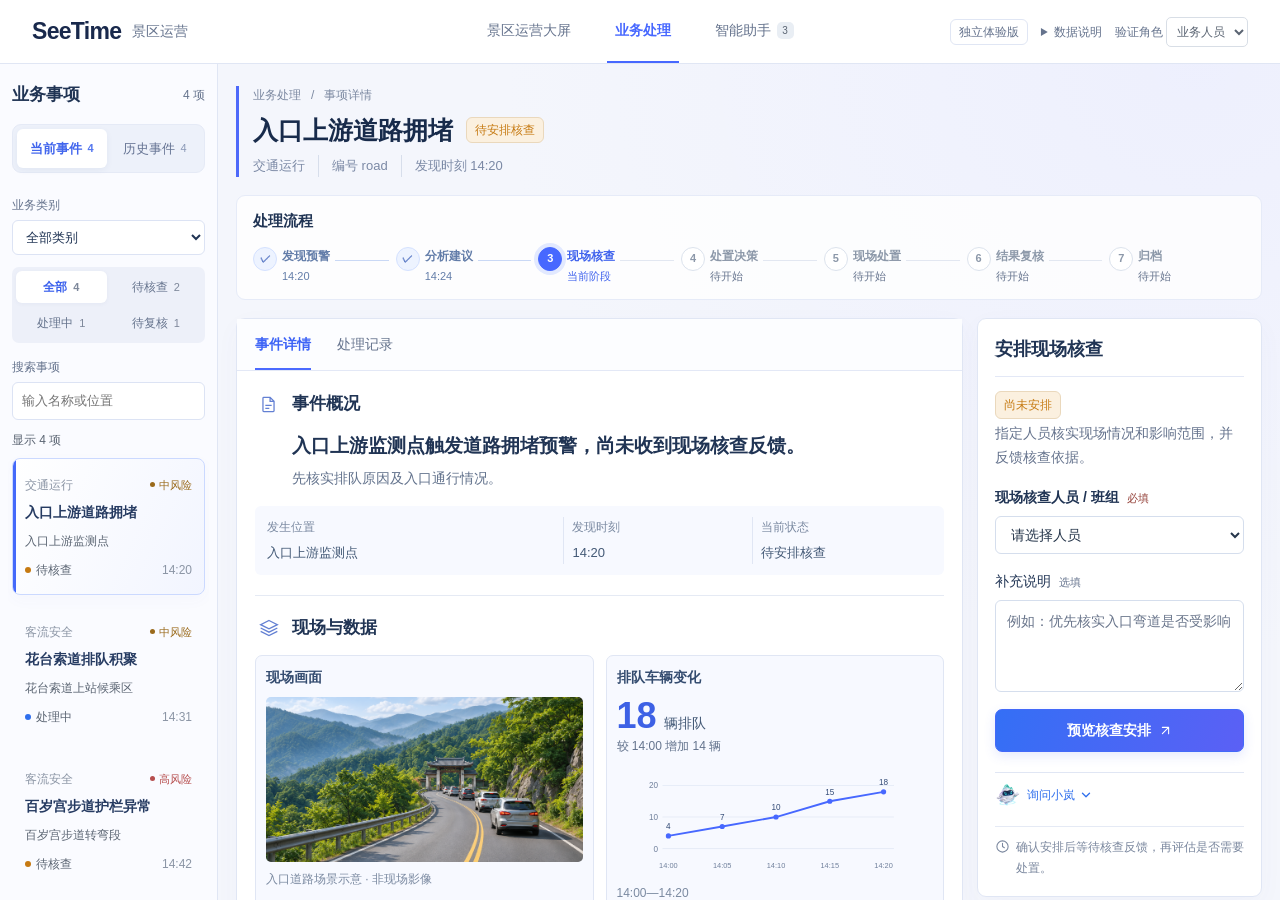
==== index.html @ b0239ed6 "Publish validated scenic operations browser experience" ====
<!doctype html>
<html lang="zh-CN">
<head>
<meta charset="UTF-8"><meta name="viewport" content="width=device-width, initial-scale=1">
<title>SeeTime · 业务详情独立体验版</title>
<link rel="stylesheet" href="styles.css?v=pages-6">
<link rel="stylesheet" href="business-assist.css?v=2">
<link rel="stylesheet" href="product.css"><link rel="stylesheet" href="stage-detail.css"><link rel="stylesheet" href="stage-preview.css"><link rel="stylesheet" href="business-v8.css"><link rel="icon" href="assets/scenic-ip.png"></head>
<body class="business-page">
<svg class="symbol-library" xmlns="http://www.w3.org/2000/svg" aria-hidden="true"><defs>
<symbol id="spark" viewBox="0 0 24 24"><path d="m12 3 2.3 6.7L21 12l-6.7 2.3L12 21l-2.3-6.7L3 12l6.7-2.3Z"/></symbol>
<symbol id="arrow" viewBox="0 0 24 24"><path d="M7 17 17 7M7 7h10v10"/></symbol>
<symbol id="pin" viewBox="0 0 24 24"><path d="M20 10c0 6-8 12-8 12S4 16 4 10a8 8 0 1 1 16 0Z"/><circle cx="12" cy="10" r="2.5"/></symbol>
<symbol id="alert" viewBox="0 0 24 24"><path d="M10.3 3.9 2 18.3A1.8 1.8 0 0 0 3.6 21h16.8a1.8 1.8 0 0 0 1.6-2.7L13.7 3.9a2 2 0 0 0-3.4 0Z M12 9v4M12 17h.01"/></symbol>
<symbol id="layers" viewBox="0 0 24 24"><path d="m12 3 10 5-10 5L2 8l10-5Zm-10 9 10 5 10-5M2 16l10 5 10-5"/></symbol>
<symbol id="file" viewBox="0 0 24 24"><path d="M14 2H6a2 2 0 0 0-2 2v16a2 2 0 0 0 2 2h12a2 2 0 0 0 2-2V8l-6-6Zm0 0v6h6M8 13h8M8 17h5"/></symbol>
<symbol id="clock" viewBox="0 0 24 24"><circle cx="12" cy="12" r="9"/><path d="M12 7v5l3 2"/></symbol>
<symbol id="check" viewBox="0 0 24 24"><path d="m6 12 4 4 8-8"/></symbol>
<symbol id="user" viewBox="0 0 24 24"><circle cx="12" cy="7.5" r="3.2"/><path d="M5.5 20v-2a6.5 6.5 0 0 1 13 0v2"/></symbol>
<symbol id="info" viewBox="0 0 24 24"><circle cx="12" cy="12" r="9"/><path d="M12 11v6M12 7h.01"/></symbol>
</defs></svg>
<header class="app-header">
 <a class="brand" href="./" aria-label="SeeTime 景区运营"><span class="brand-word">SeeTime</span><span class="brand-description">景区运营</span></a>
 <nav class="primary-nav" aria-label="主导航"><a class="nav-item nav-link" href="screen.html">景区运营大屏</a><a class="nav-item nav-link active" href="index.html" aria-current="page">业务处理</a><a class="nav-item nav-link" href="assistant.html">智能助手<span id="assist-unread" aria-label="本页未查看建议"></span></a></nav>
 <div class="header-tools"><span class="location"><svg class="icon"><use href="#pin"/></svg>九华山景区</span><span class="environment">独立体验版</span><details class="data-note"><summary>数据说明</summary><p>基础台账及预置场景、趋势为样例。提交的图片与说明保存在当前浏览器，清除网站数据后会丢失；不会同步给其他访客并关联反馈记录，图片内容仍需人工核对。通知、模型与身份系统尚未接入；缺失的原始日期和人员不补造。</p></details></div>
</header>
<main class="page-shell tracking-layout">
 <aside class="tracking-list" aria-labelledby="tracking-heading">
  <div class="tracking-heading"><h2 id="tracking-heading">业务事项</h2><span id="list-total"></span></div>
  <label for="category-filter">业务类别</label>
  <select id="category-filter"><option value="">全部类别</option><option>交通运行</option><option>客流安全</option><option>环境服务</option></select>
  <div id="status-filters" class="status-filters" role="group" aria-label="处理状态"></div>
  <label for="event-search">搜索事项</label><input id="event-search" type="search" placeholder="输入名称或位置">
  <p class="list-summary" id="list-summary" role="status"></p>
  <div class="event-list" id="event-list"></div>
 </aside>
 <div class="tracking-detail">
 <section class="detail-empty" id="empty-detail" hidden><h2>没有符合条件的事项</h2><p>可调整类别、状态或搜索词。</p></section>
 <div id="selected-detail">
 <section class="object-header" aria-labelledby="event-title">
  <div class="breadcrumb"><span>业务处理</span><span class="separator">/</span><span>事项详情</span></div>
  <div class="object-summary"><h1 id="event-title">入口上游道路拥堵</h1><span class="status"><svg class="icon small"><use href="#alert"/></svg>待安排核查</span><time datetime="2026-11-12T14:20:00+08:00">2026.11.12 14:20</time></div>
 </section>

 <div id="stage-preview-banner" hidden></div>
 <section class="workflow" aria-labelledby="workflow-title">
  <h2 id="workflow-title">处理流程</h2>
  <ol>
   <li class="done"><span class="step-dot"><svg class="icon small"><use href="#check"/></svg></span><span class="step-copy"><strong>发现预警</strong><small>14:20</small></span></li>
   <li class="done"><span class="step-dot"><svg class="icon small"><use href="#check"/></svg></span><span class="step-copy"><strong>分析建议</strong><small>14:24</small></span></li>
   <li class="current" aria-current="step"><span class="step-dot">3</span><span class="step-copy"><strong>现场核查</strong><small>待安排</small></span></li>
   <li class=""><span class="step-dot">4</span><span class="step-copy"><strong>处置决策</strong><small>待开始</small></span></li>
   <li class=""><span class="step-dot">5</span><span class="step-copy"><strong>现场处置</strong><small>待开始</small></span></li>
   <li class=""><span class="step-dot">6</span><span class="step-copy"><strong>结果复核</strong><small>待开始</small></span></li>
   <li class=""><span class="step-dot">7</span><span class="step-copy"><strong>归档</strong><small>待开始</small></span></li>
  </ol>
 </section>
 <div class="detail-layout">
  <article class="decision" aria-label="事件事实、分析建议与记录">
   <div class="detail-tabs" role="tablist" aria-label="事件信息">
    <button id="detail-tab" type="button" role="tab" aria-selected="true" aria-controls="detail-panel">事件详情</button>
    <button id="records-tab" type="button" role="tab" aria-selected="false" aria-controls="records-panel" tabindex="-1">处理记录</button>
   </div>
   <div id="detail-panel" role="tabpanel" aria-labelledby="detail-tab" tabindex="0">
   <section id="stage-detail" aria-label="当前阶段材料"></section>
   <section class="fact-block" hidden>
    <div class="section-heading"><h2><svg class="icon"><use href="#file"/></svg>事件事实</h2><button class="text-button" id="source-button" type="button" aria-controls="source-panel" aria-expanded="false">查看来源 <svg class="chevron" viewBox="0 0 16 16" aria-hidden="true"><path d="m4 6 4 4 4-4"/></svg></button></div>
    <p class="fact-summary">入口上游监测点触发道路拥堵预警，尚未收到现场核查反馈。</p>
    <dl class="fact-grid"><div><dt><svg class="icon"><use href="#pin"/></svg>预警位置</dt><dd>入口上游监测点</dd></div><div><dt><svg class="icon"><use href="#clock"/></svg>触发时间</dt><dd><time datetime="2026-11-12T14:20:00+08:00">14:20</time></dd></div><div><dt><svg class="icon"><use href="#layers"/></svg>信息来源</dt><dd>道路监测记录</dd></div></dl>
    <p class="scope-note"><svg class="icon small"><use href="#info"/></svg>当前记录仅覆盖该监测点，不能据此判断整条道路或全园情况。</p>
    <div id="source-panel" class="inline-basis" hidden></div>
   </section>
   <section class="other-evidence" id="other-evidence" hidden><h2>现场证据</h2><p></p></section>
   <section class="assist-strip" id="assist-strip" aria-label="AI 分析与建议">
    <div class="assist-hint"><span class="ai-logo" role="img" aria-label="AI建议" title="AI建议"><svg viewBox="0 0 24 24" aria-hidden="true"><path d="M10 2.5 12.5 9 19 11.5 12.5 14 10 20.5 7.5 14 1 11.5 7.5 9Z" fill="currentColor"/><path d="m19 2 1.1 2.9L23 6l-2.9 1.1L19 10l-1.1-2.9L15 6l2.9-1.1Z" fill="currentColor"/></svg></span><h3 id="assist-advice"></h3><span id="assist-state" class="assist-state"></span><div id="assist-actions" class="assist-actions"><button id="assist-adopt" type="button">采纳</button><button id="assist-dismiss" type="button">暂不采纳</button></div></div>
    <div id="assist-content" hidden><p id="assist-reason"></p></div>
    <div class="assist-footer"><div id="assist-sources" class="assist-sources"></div><button id="assist-toggle" type="button" aria-expanded="false" aria-controls="assist-content">展开</button></div>
    <p id="assist-feedback" class="assist-feedback" role="status"></p>
   </section>
   </div>
   <section id="records-panel" class="records-panel" role="tabpanel" aria-labelledby="records-tab" tabindex="0" hidden>
    <h2>处理记录</h2>
    <ol class="timeline">
     <li><time datetime="2026-11-12T14:20:00+08:00">14:20</time><div><strong>收到道路拥堵预警</strong><p>入口上游监测点 · 道路监测记录</p></div></li>
     <li><time datetime="2026-11-12T14:24:00+08:00">14:24</time><div><strong>生成 AI 分析建议</strong><p>建议先核查现场，再决定是否疏导。</p></div></li>
     <li><span>当前</span><div><strong>等待安排现场核查</strong><p>尚未派发，暂无现场反馈。</p></div></li>
    </ol>
   </section>
  </article>
  <aside class="action-block" aria-labelledby="action-heading">
   <div class="section-heading"><h2 id="action-heading"><svg class="icon"><use href="#check"/></svg>当前操作</h2></div>
   <div class="action-intro"><h3>安排现场核查</h3><span class="not-sent">尚未派发</span><span id="prefill-status" class="prefill-status" hidden>已预填 · 待确认</span></div>
   <p>指定人员核实排队原因和影响范围，并反馈现场情况。</p>
   <form id="assignment-form">
    <div class="action-fields">
     <label for="assignee"><strong id="assignee-label">现场核查人员</strong> <span class="required">必填</span><select id="assignee" required><option value="">请选择核查人员</option><option>入口巡查组 · 当班人员</option><option>机动巡查组 · 当班人员</option></select></label>
     <label for="note">补充说明 <span>选填</span><textarea id="note" aria-describedby="suggestion-origin" placeholder="例如：优先核实入口弯道是否受影响" maxlength="200" rows="3"></textarea><small id="suggestion-origin" class="suggestion-origin" hidden></small></label>
    </div>
    <button class="button primary" id="review-button" type="submit">预览核查安排 <svg class="icon small"><use href="#arrow"/></svg></button>
   </form>
   <aside id="source-drawer" class="source-drawer" hidden aria-labelledby="source-drawer-title" tabindex="-1">
    <div class="drawer-heading"><div><span>建议来源</span><h3 id="source-drawer-title"></h3></div><button id="close-source-drawer" type="button" aria-label="关闭来源">×</button></div>
    <p id="source-drawer-meta"></p><div id="source-drawer-body"></div>
    <details><summary>查看完整样稿记录</summary><p id="source-drawer-full"></p></details>
    <p class="source-disclaimer">示例来源，仅用于交互演示；非已发布规程或真实工单。</p>
   </aside>
   <div class="assistant-box">
    <button class="text-button assistant-link" type="button" id="assistant-toggle" aria-controls="assistant-panel" aria-expanded="false"><svg class="icon small"><use href="#spark"/></svg><span>问助手</span> <svg class="chevron" viewBox="0 0 16 16" aria-hidden="true"><path d="m4 6 4 4 4-4"/></svg></button>
    <section id="assistant-panel" hidden aria-label="事项助手">
     <p class="assistant-context" id="assistant-context"></p>
     <div id="chat-log" class="chat-log" role="log" aria-label="事项对话" tabindex="0"></div>
     <form id="assistant-form"><label for="assistant-input">向助手提问</label><div><input id="assistant-input" required maxlength="200" placeholder="例如：依据是什么？"><button type="submit">发送</button></div></form>
    </section>
   </div>
   <div class="next-step"><svg class="icon small"><use href="#clock"/></svg><span>收到现场反馈后，再评估是否需要疏导。</span></div>
  </aside>
 </div>
 </div>
 </div>
</main>
<dialog id="preview-dialog" aria-labelledby="dialog-title"><div class="dialog-heading"><h2 id="dialog-title"></h2><button id="close-dialog" aria-label="关闭">×</button></div><div id="dialog-content"></div></dialog>
<script src="browser-store.js"></script><script src="product-api.js"></script><script src="stage-materials.js"></script><script src="stage-detail.js"></script><script src="business.js"></script>
</body></html>
---- styles.css ----
:root {
  --ink: #1d2640;
  --muted: #5e6a81;
  --accent: #5146cf;
  --line: #e3e7f0;
  --canvas: #f5f6fb;
  --soft: #f0efff;
  font: 14px/1.5 "Inter", -apple-system, BlinkMacSystemFont, "PingFang SC", "Microsoft YaHei", sans-serif;
  color: var(--ink);
  background: var(--canvas);
}
* { box-sizing: border-box; }
body { margin: 0; height: 100dvh; overflow: hidden; }
a { color: inherit; text-decoration: none; }
button, select, textarea { font: inherit; }
button { cursor: pointer; }
:focus-visible { outline: 2px solid var(--accent); outline-offset: 3px; }
[hidden] { display: none !important; }
.symbol-library { position: absolute; width: 0; height: 0; overflow: hidden; }
.icon { width: 18px; height: 18px; fill: none; stroke: currentColor; stroke-width: 1.7; stroke-linecap: round; stroke-linejoin: round; flex: none; }
.icon.small { width: 15px; height: 15px; }
.app-header { height: 64px; min-height: 64px; padding: 0 32px; display: grid; grid-template-columns: 1fr auto 1fr; align-items: center; gap: 22px; background: #fff; border-bottom: 1px solid var(--line); }
.brand, .header-tools, .location, .primary-nav { display: flex; align-items: center; }
.brand { gap: 11px; white-space: nowrap; }
.brand-word { color: #2d285f; font-size: 23px; font-weight: 750; letter-spacing: -.7px; }
.brand-description { color: var(--muted); font-size: 14px; }
.primary-nav { align-self: stretch; gap: 28px; }
.nav-item { display: grid; place-items: center; padding: 0 8px; height: 100%; border-bottom: 2px solid transparent; color: var(--muted); white-space: nowrap; }
.nav-item:hover, .nav-item.active { color: var(--accent); }
.nav-item.active { border-color: var(--accent); font-weight: 650; }
.header-tools { justify-content: flex-end; gap: 13px; color: var(--muted); white-space: nowrap; }
.location { gap: 5px; }
.environment { border: 1px solid var(--line); border-radius: 6px; padding: 3px 8px; font-size: 12px; }
.page-shell { width: min(100% - 64px, 1512px); margin: 0 auto; padding: 20px 0 36px; }
.breadcrumb { display: flex; align-items: center; gap: 10px; color: var(--muted); font-size: 13px; margin-bottom: 8px; }
.object-summary { display: flex; align-items: center; gap: 14px; flex-wrap: wrap; }
h1 { font-size: clamp(26px, 2.25vw, 34px); font-weight: 700; letter-spacing: -.025em; margin: 0; }
h2, h3, p { margin: 0; }
.object-summary > time { color: var(--muted); font-variant-numeric: tabular-nums; }
.status, .not-sent { display: inline-flex; align-items: center; gap: 5px; color: #875309; background: #fff5e1; border: 1px solid #f6dfae; padding: 3px 8px; border-radius: 6px; font-size: 12px; }
.workflow, .decision, .action-block { background: #fff; border: 1px solid var(--line); border-radius: 13px; box-shadow: 0 2px 4px #24284d05; }
.workflow { padding: 14px 21px; margin: 16px 0; }
.workflow h2 { font-size: 15px; margin-bottom: 10px; }
.workflow ol { list-style: none; display: grid; grid-template-columns: repeat(7, minmax(0, 1fr)); padding: 0; margin: 0; gap: 12px; }
.workflow li { display: flex; align-items: center; min-width: 0; gap: 8px; position: relative; }
.workflow li:not(:last-child)::after { content: ""; flex: 1; height: 1px; background: var(--line); }
.workflow .done::after { background: #c8c3f6; }
.step-dot { display: grid; place-items: center; flex: 0 0 27px; height: 27px; border-radius: 50%; background: #eff1f6; color: #58657d; font-size: 12px; font-weight: 650; }
.done .step-dot { background: var(--soft); color: var(--accent); }
.current .step-dot { background: var(--accent); color: white; box-shadow: 0 0 0 3px #eae7ff; }
.current .step-copy { color: var(--accent); }
.step-copy { display: grid; gap: 1px; white-space: nowrap; }
.step-copy strong { font-size: 13px; font-weight: 650; }
.step-copy small { color: var(--muted); font-size: 11px; }
.current .step-copy small { color: var(--accent); }
.detail-layout { display: grid; grid-template-columns: minmax(0, 2.1fr) minmax(300px, 1fr); align-items: start; gap: 16px; }
.decision { min-width: 0; padding: 0 21px 17px; }
.detail-tabs { display: flex; gap: 22px; border-bottom: 1px solid var(--line); margin-bottom: 16px; }
.detail-tabs button { padding: 12px 1px 10px; background: transparent; border: 0; border-bottom: 2px solid transparent; color: var(--muted); }
.detail-tabs [aria-selected="true"] { color: var(--accent); border-color: var(--accent); font-weight: 650; }
.section-heading, .trend-heading, .analysis-foot { display: flex; justify-content: space-between; align-items: center; flex-wrap: wrap; gap: 8px 12px; }
.section-heading { margin-bottom: 7px; }
.section-heading h2 { display: flex; align-items: center; gap: 8px; font-size: 17px; font-weight: 680; }
.section-heading h2 .icon { color: var(--accent); }
.fact-summary { color: #405069; }
.fact-grid { display: grid; grid-template-columns: 1.25fr .8fr 1fr; gap: 10px; padding: 10px 0; margin: 12px 0 0; border-block: 1px solid var(--line); }
.fact-grid > div:not(:first-child) { border-left: 1px solid var(--line); padding-left: 15px; }
.fact-grid dt { display: flex; align-items: center; gap: 5px; color: var(--muted); font-size: 12px; }
.fact-grid dt .icon { width: 14px; height: 14px; }
.fact-grid dd { margin: 3px 0 0; font-weight: 650; }
.scope-note, .next-step { display: flex; align-items: flex-start; gap: 6px; color: var(--muted); font-size: 12px; }
.scope-note { margin-top: 8px; }
.scope-note .icon, .next-step .icon { margin-top: 2px; }
.evidence-grid { display: grid; grid-template-columns: minmax(0, 1fr) minmax(0, 1fr); gap: 15px; margin-top: 16px; }
.evidence-grid section { display: grid; grid-template-rows: auto 1fr; gap: 7px; }
.evidence-grid h2 { font-size: 14px; font-weight: 650; }
.scene { margin: 0; position: relative; overflow: hidden; border-radius: 8px; min-height: 154px; background: #e4eaf0; }
.scene img { width: 100%; height: 100%; position: absolute; object-fit: cover; }
.scene figcaption { position: absolute; bottom: 8px; left: 8px; padding: 3px 7px; background: #182333df; color: #fff; font-size: 11px; border-radius: 5px; }
.evidence-grid .trend { grid-template-rows: auto auto 1fr; gap: 4px; }
.trend-heading { gap: 5px; }
.quiet-label, .ai-label { color: var(--muted); font-size: 12px; }
.trend-metrics { display: flex; align-items: baseline; gap: 12px; flex-wrap: wrap; font-size: 12px; color: var(--muted); }
.trend-metrics strong { font-size: 22px; line-height: 1; color: var(--accent); font-variant-numeric: tabular-nums; }
.trend-metrics b { color: var(--ink); font-weight: 650; }
.trend-chart { display: block; width: 100%; height: 106px; }
.chart-grid { fill: none; stroke: var(--line); }
.chart-line { fill: none; stroke: #665be1; stroke-width: 2.4; stroke-linejoin: round; }
.chart-dot { fill: #665be1; stroke: #fff; stroke-width: 1.8; }
.chart-labels { font: 11px -apple-system, sans-serif; fill: var(--muted); }
.analysis-block { margin-top: 16px; border-top: 1px solid var(--line); padding-top: 12px; }
.analysis-block h3, .action-intro h3 { font-size: 16px; font-weight: 680; margin-bottom: 4px; }
.analysis-block p, .action-block > p { color: var(--muted); }
.unknowns { display: flex; flex-wrap: wrap; gap: 6px 10px; font-size: 12px; color: var(--muted); margin-top: 9px; }
.unknowns span:first-child { color: #875309; font-weight: 650; }
.unknowns span:nth-child(n+3) { border-left: 1px solid var(--line); padding-left: 10px; }
.analysis-foot { margin-top: 7px; color: var(--muted); font-size: 12px; }
.text-button { display: inline-flex; align-items: center; gap: 4px; border: 0; background: transparent; color: var(--accent); font-size: 13px; padding: 2px 0; }
.text-button:hover { text-decoration: underline; }
.action-block { position: sticky; top: 16px; padding: 19px 21px; }
.action-block .section-heading { border-bottom: 1px solid var(--line); padding-bottom: 11px; margin-bottom: 12px; }
.action-intro { display: flex; align-items: baseline; flex-wrap: wrap; gap: 8px; margin-bottom: 2px; }
.action-intro h3 { font-size: 19px; }
.action-fields { display: grid; gap: 14px; margin: 16px 0; }
.action-fields label { font-size: 13px; font-weight: 650; }
.action-fields label > span { color: var(--muted); font-size: 11px; font-weight: 400; margin-left: 4px; }
.action-fields label > .required { color: #944139; }
.action-fields select, .action-fields textarea { display: block; width: 100%; background: #fff; border: 1px solid #cfd6e5; border-radius: 7px; margin-top: 6px; color: var(--ink); padding: 9px 10px; font-weight: 400; }
.action-fields textarea { min-height: 73px; resize: vertical; }
.action-fields textarea::placeholder { color: #69758b; }
.button.primary { display: flex; justify-content: center; align-items: center; gap: 7px; width: 100%; padding: 10px; border: 1px solid var(--accent); border-radius: 7px; background: var(--accent); color: #fff; font-weight: 650; }
.button.primary:hover { background: #4236bc; }
.assistant-link { margin-top: 8px; }
.next-step { border-top: 1px solid var(--line); padding-top: 10px; margin-top: 12px; }
.records-panel h2 { font-size: 17px; }
.timeline { margin: 10px 0 0; padding: 0; list-style: none; }
.timeline li { display: grid; grid-template-columns: 48px 1fr; gap: 10px; padding: 13px 0; border-top: 1px solid var(--line); }
.timeline li > :first-child, .timeline p { color: var(--muted); }
dialog { width: min(460px, 90vw); border: 1px solid var(--line); border-radius: 12px; padding: 22px; color: var(--ink); box-shadow: 0 20px 80px #15244924; }
dialog::backdrop { background: #15243a45; }
.dialog-heading { display: flex; justify-content: space-between; align-items: center; margin-bottom: 14px; }
.dialog-heading h2 { font-size: 20px; }
.dialog-heading button { border: 0; background: transparent; font-size: 25px; color: var(--muted); }
#dialog-content p { margin: 9px 0; overflow-wrap: anywhere; }
.reference-note { color: var(--muted); border-top: 1px solid var(--line); padding-top: 10px; }
@media (max-width: 950px) {
  .app-header { padding-inline: 20px; gap: 10px; }
  .primary-nav { gap: 12px; }
  .brand-description, .location { display: none; }
  .page-shell { width: calc(100% - 40px); }
  .workflow ol { gap: 6px; }
  .workflow li { gap: 5px; }
  .workflow li::after { display: none; }
  .evidence-grid { grid-template-columns: 1fr; }
}
@media (max-width: 720px) {
  .page-shell { width: calc(100% - 28px); }
  .app-header { padding-inline: 14px; min-height: 56px; }
  .environment { display: none; }
  .app-header { grid-template-columns: auto 1fr; }
  .primary-nav { justify-content: end; gap: 4px; }
  .nav-item { padding-inline: 4px; font-size: 12px; }
  .workflow ol { grid-template-columns: repeat(auto-fit, minmax(104px, 1fr)); row-gap: 10px; }
  .detail-layout { grid-template-columns: minmax(0, 1fr); }
  .action-block { position: static; }
}

.tracking-layout { display: grid; grid-template-columns: 264px minmax(0, 1fr); gap: 0; width: 100%; height: calc(100dvh - 64px); margin: 0; padding: 0; align-items: stretch; }
.tracking-list, .detail-empty { background: #fff; border: 1px solid var(--line); border-radius: 13px; padding: 16px; }
.tracking-list { position: relative; top: 0; display: flex; flex-direction: column; min-height: 0; height: 100%; padding: 24px 18px; border: 0; border-right: 1px solid var(--line); border-radius: 0; background: #fafbfe; }
.tracking-detail { min-width: 0; overflow-y: auto; padding: 22px 28px 24px; scrollbar-width: thin; }
#selected-detail { min-height: 100%; display: flex; flex-direction: column; }
.tracking-detail .detail-layout { flex: 1; }
.tracking-detail .decision { min-height: 100%; }
.tracking-heading { display: flex; align-items: center; justify-content: space-between; margin-bottom: 14px; }
.tracking-heading h2 { font-size: 17px; }
.tracking-heading > span, .list-summary { color: var(--muted); font-size: 12px; }
.tracking-list label, #assistant-form label { display: block; font-size: 12px; font-weight: 650; margin-bottom: 5px; }
.tracking-list select, .tracking-list input, #assistant-input { width: 100%; min-width: 0; border: 1px solid #cfd6e5; border-radius: 7px; background: #fff; padding: 7px 9px; font: inherit; color: var(--ink); }
.status-filters { display: grid; grid-template-columns: 1fr 1fr; gap: 6px; margin: 10px 0 14px; }
.status-filters button { border: 1px solid var(--line); border-radius: 6px; background: #fff; color: var(--muted); padding: 4px; font-size: 12px; }
.status-filters button[aria-pressed=true] { background: var(--soft); border-color: #b5acf8; color: var(--accent); font-weight: 650; }
.list-summary { margin: 9px 0 6px; }
.event-list { display: flex; flex-direction: column; gap: 8px; flex: 1; min-height: 0; overflow-y: auto; padding: 3px; margin: -3px; scrollbar-width: thin; }
.event-card { flex-shrink: 0; }
.event-card { display: grid; gap: 3px; width: 100%; text-align: left; border: 1px solid var(--line); border-radius: 8px; background: #fff; color: var(--ink); padding: 8px 9px; }
.event-card:hover { border-color: #b5acf8; }
.event-card[aria-pressed=true] { border-color: #a89ff3; background: #f4f2ff; box-shadow: inset 3px 0 var(--accent); }
.event-location, .event-meta time { color: var(--muted); font-size: 12px; }
.event-meta { display: flex; justify-content: space-between; align-items: center; gap: 6px; }
.stage-pill { border-radius: 5px; padding: 1px 5px; font-size: 11px; }
.stage-1 { color: #875309; background: #fff5e1; border: 1px solid #f6dfae; }
.stage-2 { color: #25569a; background: #eaf2ff; border: 1px solid #c6dafa; }
.stage-3 { color: #615199; background: #f1ecff; border: 1px solid #ddd2fa; }
.detail-empty h2 { font-size: 18px; }
.detail-empty p { margin-top: 4px; color: var(--muted); }
.inline-basis, .other-evidence { margin-top: 9px; border: 1px solid var(--line); border-radius: 8px; padding: 9px 11px; background: #f8f9fd; color: #405069; font-size: 13px; }
.inline-basis { border: 0; border-radius: 0; border-top: 1px dashed var(--line); background: transparent; padding: 12px 0 2px; margin-top: 12px; }
.inline-basis p + p { margin-top: 8px; }
#source-button, #analysis-button { color: var(--muted); font-size: 12px; padding: 5px 7px; border-radius: 5px; gap: 7px; text-decoration: none; }
#source-button:hover, #analysis-button:hover { color: var(--accent); background: #f5f4fc; }
#source-button[aria-expanded=true], #analysis-button[aria-expanded=true] { color: var(--accent); }
.chevron { display: inline-block; }
.other-evidence h2 { font-size: 14px; margin-bottom: 3px; }
.chevron { font-size: 16px; line-height: 1; }
[aria-expanded=true] .chevron { transform: rotate(180deg); }
.assistant-box { margin-top: 10px; border-top: 1px solid var(--line); }
.assistant-context, .chat-empty { color: var(--muted); font-size: 12px; }
.assistant-context { margin: 4px 0 7px; font-weight: 650; }
.chat-log { display: grid; gap: 7px; max-height: 175px; overflow: auto; margin-bottom: 9px; }
.chat-message { font-size: 12px; border-radius: 8px; padding: 6px 8px; background: #f5f7fb; overflow-wrap: anywhere; }
.chat-user { background: var(--soft); }
.chat-message strong { color: var(--accent); }
#assistant-form > div { display: grid; grid-template-columns: minmax(0, 1fr) auto; gap: 6px; }
#assistant-form button { border: 1px solid #c2baf6; border-radius: 7px; background: var(--soft); color: var(--accent); padding: 0 8px; font-weight: 650; }
.tracking-detail .detail-layout { grid-template-columns: minmax(0, 1fr) clamp(290px, 23vw, 360px); }
@media (max-width: 1120px) {
  .tracking-layout { grid-template-columns: 220px minmax(0, 1fr); gap: 0; }
  .tracking-detail { padding: 18px; }
  .tracking-detail .detail-layout { grid-template-columns: minmax(0, 1fr); }
  .tracking-detail .action-block { position: static; }
  .tracking-detail .workflow ol { grid-template-columns: repeat(auto-fit, minmax(99px, 1fr)); row-gap: 10px; }
  .tracking-detail .workflow li::after { display: none; }
}
@media (max-width: 700px) {
  .tracking-layout { grid-template-columns: minmax(0, 1fr); height: auto; }
  body { height: auto; overflow: auto; }
  .tracking-detail { overflow: visible; padding: 16px 14px; }
  .tracking-list { position: static; }
  .event-list { max-height: 180px; flex: auto; }
}

/* Business list: type and severity precede the subject, filters avoid repeated labels. */
.status-filters { gap: 4px; padding: 4px; background: #eef0f6; border-radius: 9px; }
.status-filters button { display: flex; justify-content: center; align-items: center; gap: 6px; border: 0; background: transparent; padding: 7px 3px; }
.status-filters button[aria-pressed=true] { background: #fff; color: var(--ink); box-shadow: 0 1px 4px #25314b12; }
.filter-count { font-size: 11px; color: #7d879a; font-variant-numeric: tabular-nums; }
.event-card { padding: 13px 11px; gap: 7px; border-color: #e6e9f1; border-radius: 10px; }
.event-card>strong { font-size: 14px; line-height: 1.6; }
.event-card[aria-pressed=true] { border-color: #c5bff1; background: #f7f6ff; box-shadow: inset 3px 0 #6a5bd4; }
.card-heading { display: flex; align-items: center; justify-content: space-between; gap: 5px; }
.card-type { font-size: 11px; color: #758096; }
.severity { font-size: 10px; color: #7a6543; margin-left: auto; display: flex; align-items: center; gap: 4px; }
.severity::before { content: ''; width: 5px; height: 5px; border-radius: 50%; background: currentColor; }
.severity-高 { color: #b65050; }.severity-中 { color: #a87729; }.severity-低 { color: #587c77; }
.card-status { font-size: 11px; color: #6b7487; }.event-meta time { margin-left: auto; font-size: 11px; }
.chevron { width: 14px; height: 14px; fill: none; stroke: currentColor; stroke-width: 1.5; stroke-linecap: round; stroke-linejoin: round; flex: none; }
#source-button, #analysis-button { padding: 5px 0 5px 8px; }
#source-button:hover, #analysis-button:hover { background: transparent; color: var(--accent); }

.other-evidence { background: transparent; border: 0; border-top: 1px solid var(--line); padding: 16px 0 0; border-radius: 0; margin-top: 16px; }
.other-evidence h2 { margin-bottom: 12px; font-size: 14px; }
.evidence-records { display: grid; gap: 12px; }
.evidence-record { display: grid; grid-template-columns: 48px 1fr; gap: 3px 12px; }
.evidence-record time { color: var(--muted); font-size: 12px; }
.evidence-record strong { font-size: 13px; font-weight: 600; }
.evidence-record p { grid-column: 2; color: var(--muted); font-size: 12px; }
.evidence-caption { display: block; color: var(--muted); font-size: 11px; margin-top: 10px; }
.evidence-trend { margin-top: 16px; padding-top: 12px; border-top: 1px dashed var(--line); }
.evidence-trend h3 { font-size: 13px; }
.evidence-trend .evidence-caption { margin-top: 3px; }


.evidence-records { list-style: none; padding: 0; margin: 0; gap: 0; }
.evidence-record { position: relative; padding: 0 0 20px; grid-template-columns: 48px 1fr; column-gap: 28px; }
.evidence-record::before { content: ''; position: absolute; left: 60px; top: 7px; width: 7px; height: 7px; border-radius: 50%; background: #8b80df; box-shadow: 0 0 0 3px #f0edfc; z-index: 1; }
.evidence-record:not(:last-child)::after { content: ''; position: absolute; left: 63px; top: 13px; bottom: -7px; width: 1px; background: #ddd8ef; }
.evidence-record:last-child { padding-bottom: 2px; }
.evidence-curve { display: block; width: 100%; max-width: 760px; height: auto; margin-top: 14px; }
.curve-grid { stroke: #ebedf4; stroke-width: 1; }.curve-label { fill: #778198; font-size: 11px; }.curve-value { fill: #4d5372; font-size: 12px; }
.curve-line { fill: none; stroke: #7b6ed6; stroke-width: 2.5; }.curve-point { fill: #7b6ed6; stroke: white; stroke-width: 2; }
---- business-assist.css ----
/* Business-only steel-blue skin. Shared assistant and dashboard styles stay intact. */
.business-page{--ink:#1A2332;--muted:#5B6573;--accent:#2F6FED;--line:#D8DEE6;--canvas:#F4F6F8;--soft:#E8F0FE;background:var(--canvas)}
.business-page .brand-word{color:var(--ink)}
.business-page .workflow,.business-page .decision,.business-page .action-block{border-radius:8px;box-shadow:none}
.business-page .current .step-dot{box-shadow:none}
.business-page .workflow .done::after{background:#D8DEE6}
.business-page .done .step-dot{background:#E9EEF4;color:#5B6573}
.business-page .section-heading h2 .icon{color:#5B6573}
.business-page .chart-line,.business-page .curve-line{stroke:#2F6FED}
.business-page .chart-dot,.business-page .curve-point{fill:#2F6FED}
.business-page .evidence-record::before{background:#8B95A5;box-shadow:none}
.business-page .evidence-record:not(:last-child)::after{background:#D8DEE6}
.business-page .button.primary:hover{background:#265DCA}
.business-page .stage-1,.business-page .not-sent{color:#C67A12;background:#FBF0DF;border-color:#EAD8BC}
.business-page .stage-2{color:#2F6FED;background:#E8F0FE;border-color:#C5D6F5}
.business-page .stage-3{color:#1F8A5B;background:#E8F6EF;border-color:#C9E7D8}
.business-page .action-fields select,.business-page .action-fields textarea,.business-page .tracking-list select,.business-page .tracking-list input{border-color:#D8DEE6;border-radius:6px}
.business-page .action-fields textarea{resize:vertical;max-height:200px}
.business-page .status-filters{background:#E9EEF4;border-radius:6px}
.business-page .status-filters button[aria-pressed=true]{box-shadow:none;color:#2F6FED}
.business-page .tracking-list{background:#F4F6F8;padding:22px 12px}
.business-page .tracking-list .list-summary{color:#5B6573}
.business-page .event-list{gap:8px;padding:4px;margin:-4px}
.business-page .event-card{position:relative;display:grid;grid-template-rows:auto auto auto;gap:0;padding:11px 12px;border:1px solid #D8DEE6;border-radius:7px;background:#FFF;box-shadow:none;color:#1A2332;overflow:hidden}
.business-page .event-card:hover{border-color:#B8C0CC;background:#FFF;box-shadow:none}
.business-page .event-card:focus-visible{outline:2px solid #2F6FED;outline-offset:2px}
.business-page .event-card[aria-pressed=true]{background:#E8F0FE;border-color:#D8DEE6;box-shadow:none}
.business-page .event-card[aria-pressed=true]::before{content:'';position:absolute;inset:0 auto 0 0;width:3px;background:#2F6FED}
.business-page .card-heading{min-height:22px;white-space:nowrap;gap:6px;margin-bottom:5px}
.business-page .card-type{color:#8B95A5;font-size:12px;overflow:hidden;text-overflow:ellipsis}
.semantic-badge{margin-left:auto;font-size:11px;font-weight:500;line-height:20px;padding:0 7px;border-radius:6px;white-space:nowrap}
.badge-warning{color:#C67A12;background:#FBF0DF}.badge-success{color:#1F8A5B;background:#E8F6EF}.badge-info{color:#2F6FED;background:#E8F0FE}.badge-neutral{color:#5B6573;background:#E9EEF4}.badge-danger{color:#D14343;background:#FDECEC}
.business-page .event-card>strong{display:-webkit-box;-webkit-line-clamp:2;-webkit-box-orient:vertical;overflow:hidden;color:#1A2332;font-size:14px;line-height:21px;font-weight:600;margin-bottom:7px}
.business-page .event-meta{display:flex;gap:0;min-width:0;font-size:12px;line-height:18px;color:#5B6573}
.business-page .card-status{display:inline-flex;align-items:center;gap:5px;flex:none;font-size:12px;color:#5B6573;white-space:nowrap}
.business-page .card-status::before{content:'';width:6px;height:6px;border-radius:50%;background:var(--status-color);flex:none}
.state-1{--status-color:#C67A12}.state-2{--status-color:#2F6FED}.state-3{--status-color:#1F8A5B}.state-4{--status-color:#8B95A5}
.business-page .event-location{flex:1;min-width:0;overflow:hidden;text-overflow:ellipsis;white-space:nowrap;color:#5B6573;font-size:12px}
.business-page .event-meta time{margin-left:7px;flex:none;font-size:12px;color:#8B95A5;font-variant-numeric:tabular-nums}
.assistant-nav{display:flex;align-items:center;gap:6px}
.assistant-nav .icon{color:#3D7EFF;width:14px;height:14px}
#assist-unread{display:inline-flex;align-items:center;justify-content:center;min-width:17px;height:17px;padding:0 4px;border-radius:5px;background:#E9EEF4;color:#5B6573;font-size:10px}
.assist-strip{margin-top:20px;border:0;border-left:3px solid #3D7EFF;border-radius:6px;padding:10px 12px;background:transparent}
.assist-strip[data-state=expanded]{background:#EAF1FD}
.assist-strip[data-state=adopted]{background:#F8FAFD}
.assist-hint{display:flex;align-items:center;gap:8px;min-width:0}
.assist-spark{width:16px;height:16px;color:#3D7EFF}
.assist-hint h3{font-size:14px;line-height:22px;font-weight:600;min-width:0;flex:1;color:#1A2332}
.assist-state{font-size:11px;line-height:20px;flex:none;color:#5B6573;white-space:nowrap}
.assist-state.adopted{color:#1F8A5B;background:#E8F6EF;border-radius:6px;padding:0 6px}
#assist-toggle{display:inline-flex;gap:5px;align-items:center;flex:none;color:#2F6FED;font-size:12px;padding:4px 0 4px 4px;background:none;border:0;white-space:nowrap}
#assist-toggle:hover{text-decoration:underline}
#assist-content{padding:10px 0 2px 24px}
#assist-reason{font-size:13px;line-height:23px;color:#5B6573}
.assist-meta{font-size:12px;line-height:21px;color:#5B6573;margin-top:6px}
.assist-provenance{display:flex;flex-wrap:wrap;align-items:center;gap:8px;margin-top:12px}
.assist-sources{display:flex;gap:6px;flex-wrap:wrap}
.source-chip{padding:2px 7px;border:1px solid #D8DEE6;border-radius:6px;background:#FFF;color:#5B6573;font-size:12px;line-height:19px;text-decoration:underline;text-underline-offset:3px}
.source-chip:hover,.source-chip[aria-expanded=true]{color:#2F6FED;background:#E8F0FE;border-color:#B6CAF0}
.source-highlight{background:#E8F0FE!important;box-shadow:inset 2px 0 #2F6FED;transition:background .15s}
.assist-actions{display:flex;align-items:center;flex-wrap:wrap;gap:8px;margin-top:14px}
.assist-actions button{padding:6px 10px;border:1px solid #D8DEE6;border-radius:6px;background:#FFF;color:#5B6573;font-size:12px}
.assist-actions #assist-adopt{background:#2F6FED;border-color:#2F6FED;color:#FFF;font-weight:600}
.assist-actions #assist-adopt:disabled{background:#E9EEF4;border-color:#D8DEE6;color:#5B6573;cursor:not-allowed}
.assist-actions span{color:#5B6573;font-size:11px}
.assist-feedback{font-size:12px;line-height:20px;color:#5B6573;margin-top:8px}
.assist-feedback:empty{display:none}
.suggestion-origin{font-size:12px;line-height:20px;color:#1F8A5B;margin-top:10px}
/* An attached right-hand drawer leaves the form and primary action accessible. */
.source-drawer{position:relative;isolation:isolate;margin-top:16px;background:#FFF;border:1px solid #D8DEE6;border-radius:7px;padding:14px;box-shadow:0 4px 16px rgba(26,35,50,.08);scroll-margin:16px}
.source-drawer::before{content:'';position:absolute;inset:-5px;z-index:-1;background:rgba(26,35,50,.025);border-radius:10px;pointer-events:none}
.drawer-heading{display:flex;gap:10px;justify-content:space-between;align-items:flex-start;padding-bottom:10px;border-bottom:1px solid #D8DEE6}
.drawer-heading span{color:#8B95A5;font-size:11px}.drawer-heading h3{font-size:14px;line-height:22px;margin-top:3px}
#close-source-drawer{border:0;background:transparent;color:#5B6573;font-size:22px;width:28px;height:28px;flex:none;padding:0}
#source-drawer-meta,.source-disclaimer{font-size:11px;line-height:19px;color:#5B6573;margin-top:10px}
#source-drawer-body p{font-size:13px;line-height:22px;margin-top:9px;color:#5B6573}
.source-drawer details{font-size:12px;margin-top:12px;line-height:21px}.source-drawer summary{cursor:pointer;color:#2F6FED}
#source-drawer-full{margin-top:8px;color:#5B6573}
.business-page .assistant-link{font-size:12px;color:#2F6FED}
.business-page #assistant-form button{border-color:#D8DEE6;background:#FFF;color:#2F6FED;border-radius:6px}
.business-page .chat-message{border-radius:0;background:transparent;border-bottom:1px solid #D8DEE6;padding:6px 0}
.business-page .chat-message strong{color:#5B6573}
.business-page .action-block{max-height:calc(100dvh - 96px);overflow-y:auto;scrollbar-width:thin}
.business-page #preview-dialog{border-radius:8px;box-shadow:none}
@media(max-width:1360px){.business-page .tracking-detail{padding:18px 20px}.business-page .action-block{padding:16px}.business-page .decision{padding-inline:16px}.assist-hint{gap:6px}.assist-state{font-size:10px}.assist-hint h3{font-size:13px}}
@media(max-width:1120px){.business-page .action-block{max-height:none;overflow:visible}}
@media(prefers-reduced-motion:reduce){.source-highlight{transition:none}}

/* Locked two-state Assist: actions and provenance remain visible when collapsed. */
.assist-strip{padding:8px 12px;border:1px solid #D5E3F8;border-left:3px solid #3D7EFF;background:linear-gradient(100deg,#F4F8FF,#EAF1FD);border-radius:7px}
.assist-strip[data-state=expanded]{background:linear-gradient(100deg,#F4F8FF,#EAF1FD)}
.assist-strip[data-state=adopted]{background:#F7FAFD;border-left-color:#8BB0EF}
.assist-hint{min-height:30px;gap:8px}
.assist-hint h3{font-size:13px;line-height:20px;white-space:nowrap;overflow:hidden;text-overflow:ellipsis}
.assist-actions{margin:0;flex-wrap:nowrap;flex:none;gap:8px}
.assist-actions button{height:30px;white-space:nowrap;padding:4px 12px;font-size:12px}
.assist-actions #assist-dismiss{border-color:#7CA4F5;color:#2F6FED;background:#FFF}
#assist-content{padding:5px 0 0}
#assist-reason{font-size:12px;line-height:21px}
.assist-footer{display:flex;justify-content:space-between;gap:10px;align-items:center;border-top:1px solid #DDE7F5;margin-top:7px;padding-top:6px;min-height:24px}
.assist-sources{gap:14px}
.source-chip{border:0;border-radius:0;background:transparent;color:#2F6FED;font-size:12px;line-height:20px;padding:0;text-decoration:underline;text-underline-offset:2px}
.source-chip:hover,.source-chip[aria-expanded=true]{background:transparent;color:#245AC5}
#assist-toggle{padding:0;font-size:12px;line-height:22px}
#assist-toggle>span{display:none}
.assist-state:empty{display:none}
.assist-state{font-size:10px;line-height:18px}
.prefill-status{font-size:11px;line-height:20px;padding:2px 6px;background:#E8F6EF;color:#1F8A5B;border-radius:6px;white-space:nowrap}
.suggestion-origin{display:block;font-size:11px;line-height:18px;margin-top:6px;color:#5B6573;font-weight:400}
@media(max-width:1360px){.assist-strip{padding-inline:9px}.assist-hint{gap:5px}.assist-actions{gap:5px}.assist-actions button{padding-inline:8px}.assist-hint h3{font-size:12px}.assist-sources{gap:10px}}
---- product.css ----
.product-role{font-size:12px;white-space:nowrap}.product-role select{height:30px;min-height:30px;width:auto;padding:2px 6px;border:1px solid #d8dee6;border-radius:5px;background:white;color:#5b6573}#product-notice{position:fixed;bottom:20px;left:50%;transform:translateX(-50%);z-index:1000;padding:12px 20px;background:#17233b;color:white;box-shadow:0 4px 20px #17233b30;border-radius:8px;max-width:80vw}#product-notice[data-error=true]{background:#9a392e}.product-actions{display:grid;gap:8px;margin:10px 0}.product-actions button,.product-toolbar button{min-height:36px;border:1px solid #d8dee6;background:white;border-radius:6px;padding:6px 12px;color:#2f6fed;cursor:pointer}.product-actions label{display:grid;gap:4px;font-size:12px}.product-actions textarea{min-height:74px;width:100%}.product-actions select{width:100%}.product-actions .primary{background:#2f6fed;color:white}.product-actions button:disabled{opacity:.5;cursor:not-allowed}.product-toolbar{display:flex;gap:8px;flex-wrap:wrap;margin:12px 0}.product-record-note{font-size:12px;color:#65718a;line-height:1.6}.status-filters{grid-template-columns:repeat(2,minmax(0,1fr))}.history-list{overflow:auto;flex:1;min-height:0}.history-list .history{width:100%;text-align:left}.report-content{white-space:pre-wrap;font-size:15px;line-height:1.9}.report-editor{width:100%;min-height:380px;font:inherit;line-height:1.8;padding:16px}.report-filter{width:100%;margin:12px 0}.product-link{color:#2f6fed;text-decoration:underline}.report-version{font-size:12px;color:#65718a}.product-empty{padding:32px;color:#65718a}.assistant-nav .history-list{display:block}.product-stat-table{width:100%;border-collapse:collapse}.product-stat-table td,.product-stat-table th{padding:10px;text-align:left;border-bottom:1px solid #e1e6f0}@media(max-width:1360px){.header-tools .location{display:none}}
.product-actions textarea,.product-actions select{border:1px solid #d8dee6;border-radius:7px;padding:9px;font:inherit;color:#17233b;background:white}.product-actions textarea:focus{outline:2px solid #b7ccf9}.product-actions{gap:10px}.product-record-note{margin:4px 0}.workflow small{white-space:normal}.report-outline .text-button{display:block;margin-top:12px}.action-block .product-actions label{font-size:13px;line-height:22px}.breadcrumb .product-link{margin-right:12px}
.waiting-owner{font-size:14px;line-height:24px;padding:10px 12px;background:#f3f6fb;border-radius:6px;color:#34445d}.action-intro .not-sent{white-space:normal;line-height:20px}.product-toolbar button:disabled{opacity:.5;cursor:not-allowed}#preview-dialog .product-toolbar{justify-content:flex-end}#preview-dialog .product-toolbar button:last-child{background:#2f6fed;color:white;border-color:#2f6fed}

.scenic-avatar{width:32px;height:32px;object-fit:contain;flex:none;border-radius:50%;background:#eef5fa}.welcome-avatar{width:64px;height:64px}.chat-assistant>.scenic-avatar{width:26px;height:26px;vertical-align:middle;margin-right:7px}.assistant-loading p{color:#65718a}
/* Evidence stays compact in the work page; the original image is available in the dialog. */
.item-evidence-media,.item-evidence-media:has(.evidence-trend){display:grid;grid-template-columns:180px minmax(0,1fr);align-items:stretch;gap:12px;margin:12px 0}
.item-scene{margin:0;min-width:0;padding:12px;background:#f7f9fc;border:1px solid #e6ebf2;border-radius:8px}.evidence-card-title{font-size:13px;font-weight:600;line-height:20px;color:#34445d;margin:0 0 10px}.evidence-image-button{position:relative;display:block;width:100%;height:112px;padding:0;border:1px solid #dce4ed;border-radius:8px;overflow:hidden;background:#edf2f7;cursor:zoom-in}.evidence-image-button img{width:100%;height:100%;object-fit:contain;display:block}.image-state{position:absolute;bottom:0;left:0;right:0;display:block;padding:4px 6px;background:#233348ec;color:white;font-size:11px;line-height:1.5}.evidence-image-button:disabled{cursor:default}
.evidence-summary{font-size:13px;line-height:1.7;color:#405069}.item-scene .evidence-caption{font-size:11px;line-height:1.6;margin-top:6px}.evidence-caption{line-height:1.6}.evidence-empty{margin:0 0 10px;color:#65718a;font-size:12px;line-height:1.6}.evidence-record-details{margin:0;font-size:12px;border-top:1px solid #e6ebf2;padding-top:10px}.evidence-record-details summary{min-height:24px;line-height:24px}.evidence-record-details[open] .evidence-records{margin-top:14px}.evidence-record-details summary{cursor:pointer;color:#506985}.evidence-record-details[open]>.evidence-summary{margin:10px 0}.evidence-dialog{width:min(1100px,92vw);max-height:92vh;border:1px solid #d8dee6;border-radius:12px;padding:20px}.evidence-large{display:block;max-width:100%;max-height:72vh;margin:auto;object-fit:contain}.evidence-dialog .dialog-heading h2{font-size:18px}.evidence-dialog::backdrop{background:#142033aa}
.evidence-trend,.evidence-facts{min-width:0;margin:0;padding:12px;background:#f7f9fc;border:1px solid #e6ebf2;border-radius:8px}.evidence-card-heading{display:flex;align-items:center;justify-content:space-between;gap:8px}.evidence-sample-tag{flex:none;font-size:11px;line-height:18px;color:#65718a;background:#eaf0f7;padding:1px 6px;border-radius:4px}.evidence-trend h3,.evidence-facts h3{font-size:13px;line-height:20px;margin:0 0 6px}.evidence-trend .evidence-caption{font-size:11px;margin:2px 0}.evidence-curve{width:100%;height:108px;margin:4px 0 0}.evidence-curve .curve-label,.evidence-curve .curve-value{font-size:14px}.evidence-facts .evidence-summary{margin:0}
.primary-nav .nav-item{display:flex;align-items:center;justify-content:center;gap:6px}
@media(max-width:1100px){.item-evidence-media,.item-evidence-media:has(.evidence-trend){grid-template-columns:160px minmax(0,1fr);gap:12px}.evidence-image-button{width:100%;height:108px}}

.report-filter{min-height:40px;padding:8px 12px;border:1px solid #d8dee6;border-radius:7px;background:#fff;color:#17233b;font:inherit}.report-filter:focus-visible{outline:2px solid #b7ccf9;outline-offset:1px}.report-scope{grid-column:1/-1;font-size:12px;color:#65718a;line-height:1.6;text-align:left}.history-list .history span{white-space:normal;line-height:1.5}

.other-evidence{padding-top:12px;margin-top:12px}.evidence-heading{display:flex;align-items:baseline;justify-content:space-between;gap:12px;margin-bottom:8px}.evidence-heading h2{margin:0;flex:none}.evidence-heading .evidence-caption{margin:0;text-align:right}
---- stage-detail.css ----
#stage-detail{min-width:0;padding:0 0 2px;color:#1d2640}
.stage-detail-heading{display:flex;align-items:center;gap:10px;margin-bottom:7px}
.stage-detail-heading h2{margin:0;font-size:17px;line-height:25px;font-weight:680;letter-spacing:-.15px}
.stage-detail-heading::before{content:'';width:3px;height:17px;background:#3975f6;border-radius:2px;flex:none}
.stage-detail-summary{font-size:13px;line-height:21px;color:#52617a;margin:0 0 15px;overflow-wrap:anywhere}
.stage-subheading{display:flex;align-items:center;justify-content:space-between;gap:10px;margin-bottom:8px}
.stage-subheading h3,.stage-focus h3{font-size:13px;font-weight:650;line-height:20px;margin:0;color:#34445e}
.stage-material-count{font-size:11px;color:#7b879a;font-variant-numeric:tabular-nums}
.stage-material-list{display:grid;grid-template-columns:repeat(2,minmax(0,1fr));gap:8px;max-height:180px;overflow:auto;padding:2px;margin:-2px;scrollbar-width:thin}
.stage-material-card{display:flex;align-items:flex-start;gap:9px;min-width:0;width:100%;border:1px solid #e2e8f2;border-radius:8px;padding:11px 10px;background:#f9fbfe;color:inherit;text-align:left;transition:background .15s,border-color .15s}
.stage-material-card:hover{border-color:#aac6f9;background:#f2f7ff}
.stage-material-card:focus-visible{outline:2px solid #3975f6;outline-offset:0}
.stage-material-icon{display:grid;place-items:center;flex:none;width:26px;height:30px;border:1px solid #d8e5fb;border-radius:5px;color:#547bb7;background:#edf4ff;font-size:20px;line-height:1}
.stage-material-card-body{display:grid;gap:3px;min-width:0;flex:1}
.stage-material-card-body strong{font-size:12px;font-weight:650;line-height:18px;white-space:nowrap;overflow:hidden;text-overflow:ellipsis}
.stage-material-excerpt{font-size:12px;line-height:18px;color:#596981;white-space:nowrap;overflow:hidden;text-overflow:ellipsis}
.stage-material-card-body small{font-size:11px;line-height:17px;color:#8190a4;white-space:nowrap;overflow:hidden;text-overflow:ellipsis}
.stage-material-open{font-size:13px;line-height:18px;flex:none;color:#7b91af}
.stage-material-empty{padding:14px 12px;margin:0;border:1px dashed #dce4ef;border-radius:8px;color:#7a879b;background:#fafbfd;font-size:12px;line-height:20px}
.stage-focus{margin-top:14px;padding:11px 12px;background:#f3f7fe;border-radius:8px;border:1px solid #e5edf9}
.stage-focus-list{list-style:none;counter-reset:stage-focus;display:grid;gap:6px;margin:8px 0 0;padding:0}
.stage-focus-list li{counter-increment:stage-focus;display:flex;align-items:baseline;gap:8px;font-size:12px;line-height:19px;color:#52617b;overflow-wrap:anywhere}
.stage-focus-list li::before{content:counter(stage-focus);flex:none;font-size:10px;color:#6584b6;font-variant-numeric:tabular-nums}
.stage-history{margin-top:12px;border-top:1px solid #e6ebf3;padding-top:9px}
.stage-history summary{font-size:12px;line-height:23px;color:#64758e;cursor:pointer;list-style-position:inside}
.stage-history-list{display:grid;gap:12px;margin:12px 0 4px;padding:0 4px}
.stage-history-list h4{margin:0 0 3px;font-size:12px;line-height:20px;font-weight:650;color:#465773}
.stage-history-list p{margin:0;font-size:12px;line-height:20px;color:#738098;white-space:pre-wrap;overflow-wrap:anywhere}
.stage-material-dialog{width:min(620px,calc(100vw - 40px));max-height:80vh;border:1px solid #dbe3ef;border-radius:14px;padding:22px;color:#1d2640;background:#fff;box-shadow:0 18px 70px #17233b30}
.stage-material-dialog::backdrop{background:#1a294d55}
.stage-material-dialog-heading{display:flex;align-items:flex-start;justify-content:space-between;gap:20px;margin-bottom:16px}
.stage-material-dialog-heading h2{font-size:18px;line-height:28px;margin:0;overflow-wrap:anywhere}
.stage-material-close{flex:none;display:grid;place-items:center;width:30px;height:30px;padding:0;border:0;border-radius:6px;background:#f2f5fa;color:#65728a;font-size:22px;line-height:1}
.stage-material-close:hover{background:#e8eef7}
.stage-material-meta{display:grid;grid-template-columns:1fr 1fr;gap:16px;background:#f7f9fc;border-radius:8px;padding:12px;margin:0 0 18px}
.stage-material-meta dt{font-size:11px;line-height:18px;color:#8290a5}
.stage-material-meta dd{font-size:12px;line-height:20px;margin:3px 0 0;color:#53637e;overflow-wrap:anywhere}
.stage-material-fulltext{white-space:pre-wrap;overflow-wrap:anywhere;font-size:14px;line-height:1.85;margin:0;padding:0 2px 5px}
@media(max-width:1100px){.stage-material-list{grid-template-columns:1fr;max-height:180px}.stage-material-dialog{padding:18px}}
---- stage-preview.css ----
.stage-experience-entry{display:flex;justify-content:flex-end;margin:-10px 0 12px;font-size:12px}.stage-preview-banner{display:flex;align-items:center;gap:20px;padding:12px 16px;margin:0 0 16px;border:1px solid #dce5f4;border-radius:9px;background:#f3f7fd;color:#34445d}.stage-preview-banner>div{display:flex;align-items:center;gap:12px;flex:1}.stage-preview-banner strong{font-size:13px}.stage-preview-banner span{font-size:12px;color:#65718a}.stage-preview-banner label{font-size:12px;display:flex;gap:8px;align-items:center}.stage-preview-banner select{width:auto;min-width:150px;height:34px;padding:5px 10px;border:1px solid #d4dfef;border-radius:6px;background:white;font:inherit;color:#34445d}.stage-preview-banner>a{font-size:12px}.business-page .fact-block[hidden]{display:none}.business-page .other-evidence[hidden]{display:none}.stage-preview-banner~.workflow{padding-top:16px;padding-bottom:16px}
@media(max-width:1100px){.stage-preview-banner{flex-wrap:wrap;gap:10px}.stage-preview-banner>div{flex-basis:100%}}
.business-page .action-block button:disabled{opacity:.5;cursor:not-allowed}.business-page .action-block input:disabled,.business-page .action-block textarea:disabled,.business-page .action-block select:disabled{background:#f8fafc;color:#66758c;cursor:default}
---- business-v8.css ----
/* V8 business views only. The operations screen and assistant keep their own visual systems. */
.business-page{--ink:#203454;--muted:#65738d;--accent:#4768ff;--line:#e0e6f4;--canvas:#f4f6fc;--soft:#eef3ff;background:var(--canvas);color:var(--ink)}
.business-page .brand-word{color:#19294c}
.business-page .app-header{border-color:#e0e6f4}
.business-page .tracking-layout{grid-template-columns:240px minmax(0,1fr)}
.business-page .tracking-list{padding:20px 16px;background:#fafbff;border-color:#e0e6f4;overscroll-behavior:contain}
.business-page .tracking-heading{margin-bottom:0}
.business-page .tracking-heading h2{font-size:17px;color:#203454}
.business-page .tracking-detail{padding:20px 24px 32px;background:radial-gradient(ellipse at 92% 0%,#e8eaff88,transparent 50%),#f4f6fc;scrollbar-color:#c7d0e3 transparent;overscroll-behavior:contain}
.business-page .tracking-detail .detail-layout{grid-template-columns:minmax(0,1fr) 330px;gap:18px;align-items:start}
.business-page .object-header{margin-bottom:15px}
.business-page .object-summary{gap:10px 13px}
.business-page .object-summary h1{font-size:27px;line-height:36px;font-weight:650;color:#182b4b;letter-spacing:0}
.business-page .object-summary>time{font-size:12px;color:#7c89a1}
.business-page .breadcrumb{font-size:12px;color:#7c89a1;margin-bottom:8px}
.business-page .decision,.business-page .action-block{border-color:#e0e6f4;border-radius:9px;box-shadow:0 7px 26px #5366a508;background:#fff}
.business-page .decision{padding:0 24px 24px;min-height:0}
.business-page .detail-tabs{margin:0 -24px 20px;padding:0 24px;min-height:52px;gap:26px;background:#fcfdff;border-color:#e3e8f6}
.business-page .detail-tabs button{font-size:14px;padding:14px 0 12px}
.business-page .detail-tabs button[aria-selected=true]{color:#3d63f6;border-bottom-color:#4b6aff}
.business-page .workflow{padding:14px 20px 17px;margin:0 0 18px;background:#ffffffcf;border:1px solid #e6ebf8;border-radius:9px}
.business-page .workflow h2{font-size:15px;font-weight:600;margin-bottom:14px;color:#203454}
.business-page .workflow ol{gap:10px}
.business-page .workflow li{align-items:flex-start;gap:7px}
.business-page .workflow .step-dot{flex:0 0 27px;width:27px;height:27px;border:1px solid #dce3ed;background:#fff;color:#8c98a9}
.business-page .workflow li::after{margin-top:13px;background:#e2e7f1}
.business-page .workflow li.done .step-dot{background:#edf3ff;border-color:#d4e1ff;color:#5d7cc6}
.business-page .workflow li.done strong,.business-page .workflow li.done small{color:#637da9}
.business-page .workflow li.done::after{background:#c9d8f5}
.business-page .workflow li.current .step-dot{background:#4768ff;border-color:#4768ff;color:#fff;box-shadow:0 0 0 4px #e2e9ff}
.business-page .workflow li.current strong,.business-page .workflow li.current small{color:#4063ed}
.business-page .workflow .step-copy strong{font-size:13px;line-height:19px}
.business-page .workflow .step-copy small{font-size:11px;line-height:18px}
.business-page .workflow li:not(.done):not(.current) .step-copy{color:#8c98a9}
.business-page .event-navigation{display:flex;gap:3px;padding:4px;margin:16px 0 22px;background:#edf1fa;border:1px solid #e5eaf6;border-radius:9px;flex:none}
.business-page .event-navigation button{display:flex;align-items:center;justify-content:center;flex:1;gap:5px;border:0;padding:10px 2px;border-radius:6px;background:transparent;color:#657393;font-size:13px;white-space:nowrap}
.business-page .event-navigation button[aria-pressed=true]{background:#fff;box-shadow:0 2px 6px #344b8110;color:#4266ed;font-weight:600}
.business-page .event-navigation span{font-size:11px;color:#8a98b7}
.business-page .event-navigation button[aria-pressed=true] span{color:#5477ef}
.business-page .tracking-list label{font-size:12px;line-height:20px;color:#65738d;font-weight:500}
.business-page .tracking-list input,.business-page .tracking-list select{border-color:#dce3f4;border-radius:6px;padding:8px 9px;font-size:13px;background:#fff}
.business-page .status-filters{background:#edf0f9;margin-top:12px;border-radius:7px}
.business-page .status-filters button{font-size:12px;padding:7px 2px}
.business-page .status-filters button[aria-pressed=true]{color:#3b61ed;box-shadow:0 1px 4px #344b810d}
.business-page .list-summary{font-size:12px;color:#7b89a1;margin:11px 0 9px}
.business-page .event-list{gap:10px}
.business-page .event-card{padding:13px 12px;border-color:#e1e7f2;border-radius:8px;gap:0;background:#fff}
.business-page .event-card[aria-pressed=true]{border-color:#cbd9ff;background:linear-gradient(115deg,#fff,#f2f5ff);box-shadow:0 5px 15px #536bba08}
.business-page .event-card[aria-pressed=true]::before{background:#4469fa}
.business-page .event-card>strong{font-size:14px;line-height:23px;color:#263b62;font-weight:600}
.business-page .event-card .card-type,.business-page .event-card .event-location,.business-page .event-card .card-status{font-size:12px}
.business-page .event-card .event-meta{flex-wrap:wrap;gap:3px 7px}
.business-page .event-card .card-status{white-space:normal}
.business-page .action-block{padding:19px 20px;max-height:none;overflow:visible;position:sticky;top:16px}
.business-page .action-block>.section-heading{padding-bottom:13px;margin-bottom:14px;border-color:#e3e8f6}
.business-page .action-block>.section-heading h2{font-size:18px;line-height:27px;font-weight:650;color:#203454}
.business-page .action-block>p{font-size:14px;line-height:24px;color:#65738d}
.business-page .action-intro h3{font-size:18px;line-height:27px;color:#203454}
.business-page .action-fields label,.business-page .action-block .product-actions label{font-size:14px;font-weight:500;line-height:23px}
.business-page .action-fields{margin:17px 0;gap:16px}
.business-page .action-fields select,.business-page .action-fields textarea,.business-page .product-actions textarea,.business-page .product-actions select{font-size:14px;line-height:23px;border:1px solid #d5deed;border-radius:6px;padding:9px 11px;color:#26364b}
.business-page .action-fields textarea{min-height:92px}
.business-page .button.primary,.business-page .product-actions .primary{min-height:42px;background:linear-gradient(110deg,#346ff5,#5b60f5);border-color:#4369f9;box-shadow:0 4px 12px #4465ef24;font-size:14px}
.business-page .button.primary:hover,.business-page .product-actions .primary:hover{background:#365ce5}
.business-page .waiting-owner{padding:12px;background:#f6f8ff;border:1px solid #e6ebf7;border-radius:6px;font-size:14px;line-height:24px}
.business-page .next-step{font-size:12px;line-height:21px;color:#7a879e;border-color:#e5eaf5}
.business-page .stage-detail-heading{margin-bottom:10px}
.business-page .stage-detail-heading h2{font-size:18px;line-height:27px;font-weight:600;color:#203454}
.business-page .stage-detail-heading::before{background:#6380d3;width:3px;height:18px}
.business-page .stage-detail-summary{font-size:18px;line-height:29px;color:#263b58;font-weight:500;margin:0 0 18px}
.business-page .stage-subheading h3,.business-page .stage-focus h3{font-size:14px;line-height:23px;font-weight:600;color:#425571}
.business-page .stage-material-list{max-height:none;overflow:visible;gap:10px}
.business-page .stage-material-card{border-color:#e0e6f4;background:#f7f9ff;padding:12px;border-radius:7px}
.business-page .stage-material-card-body strong{font-size:13px;line-height:21px;white-space:normal}
.business-page .stage-material-excerpt{font-size:13px;line-height:21px;color:#63738d}
.business-page .stage-material-card-body small{font-size:12px;line-height:19px;color:#7a89a1}
.business-page .stage-focus{margin-top:18px;background:#f7f9ff;border-color:#e7ecf8;padding:13px 15px;border-radius:7px}
.business-page .stage-focus-list li{font-size:13px;line-height:23px;color:#61718c}
.business-page .stage-history{margin-top:16px;border-color:#e6ebf6}
.business-page .stage-history summary{font-size:13px;line-height:25px}
.business-page .stage-history-list p{font-size:13px;line-height:23px}
.business-page .assist-strip,.business-page .assist-strip[data-state=expanded],.business-page .assist-strip[data-state=adopted]{margin-top:20px;padding:11px 14px;background:linear-gradient(115deg,#eef4ff,#f6f1ff);border:1px solid #dbe3ff;border-left:3px solid #5978ff;border-radius:7px}
.business-page .assist-hint{gap:10px;align-items:flex-start;flex-wrap:wrap}
.business-page .assist-hint h3{flex:1;min-width:150px;white-space:normal;overflow:visible;text-overflow:clip;font-size:14px;line-height:23px;font-weight:550;color:#304471}
.business-page .ai-logo{display:inline-flex;align-items:center;justify-content:center;width:25px;height:25px;flex:0 0 25px;color:#6264f4}
.business-page .ai-logo svg{display:block;width:23px;height:23px}
.business-page .assist-actions{margin-left:auto;gap:6px}
.business-page .assist-actions button{height:29px;padding:4px 9px;line-height:19px}
.business-page .assist-footer{border-color:#dfe7f4;margin-top:9px;padding-top:7px}
.business-page .assist-sources{gap:10px}
.business-page .source-chip{color:#4b6de4}
.business-page .source-drawer{margin-top:14px;padding:16px;background:#f7f9ff;border-color:#d9e4ff;border-radius:7px;box-shadow:none}
.business-page .source-drawer::before{display:none}
.business-page .source-disclaimer{font-size:12px;line-height:21px}
.business-page .records-panel h2{font-size:18px;line-height:27px;font-weight:600}
.business-page .timeline{margin-top:17px}
.business-page .timeline li{grid-template-columns:80px minmax(0,1fr);gap:14px;padding:17px 0;border-color:#e5eaf4}
.business-page .timeline li>time{font-size:12px;line-height:23px;color:#72819a}
.business-page .timeline strong{font-size:15px;line-height:25px;font-weight:600;color:#304563}
.business-page .timeline p{font-size:14px;line-height:24px;margin-top:5px;color:#65738d;overflow-wrap:anywhere}
.business-page .record-actor,.business-page .actor{display:flex;align-items:center;gap:7px;color:#6b7c94;font-size:13px;line-height:22px;margin:7px 0}
.business-page .record-actor svg,.business-page .actor svg{width:19px;height:19px;flex:none;fill:none;stroke:currentColor;stroke-width:1.6}
.business-page .record-materials{margin-top:12px;font-size:13px;color:#4b6de4}
.business-page .record-materials summary{cursor:pointer;line-height:25px}
.business-page .record-materials[open]{padding:12px 14px;border:1px solid #e0e7f5;border-radius:7px;background:#f7f9ff}
.business-page .record-materials p{color:#63738d;font-size:13px;line-height:23px}
.business-page .data-note{position:relative;flex:none;color:#71809a;font-size:12px;line-height:22px}
.business-page .data-note summary{cursor:pointer;color:#65738d}
.business-page .data-note p{position:absolute;right:0;top:30px;z-index:35;width:300px;padding:15px 17px;border:1px solid #dfe6f4;border-radius:8px;background:#fff;box-shadow:0 8px 28px #273a6315;white-space:normal;font-size:12px;line-height:22px}
/* History is a list with an independently scrollable, non-modal read-only detail. */
.business-page .archive-mode{grid-template-columns:240px minmax(0,1fr)}
.business-page #history-view-panel{min-width:0}
.business-page .archive-title{margin:4px 0 22px}
.business-page .archive-title h1{font-size:26px;font-weight:650;color:#182b4b;line-height:38px}
.business-page .archive-title p{font-size:13px;line-height:23px;color:#7a89a1;margin-top:5px}
.business-page .archive-tools{display:flex;flex-wrap:wrap;align-items:center;gap:12px;padding:18px 20px;background:#fafbff;border:1px solid #e0e6f4;border-radius:9px;margin-bottom:18px}
.business-page .archive-tools label{font-size:12px;color:#65738d;display:grid;gap:6px}
.business-page .archive-tools input,.business-page .archive-tools select{min-height:38px;border:1px solid #dce3f4;border-radius:6px;background:#fff;padding:7px 10px;font:inherit;font-size:13px;color:#263b62;max-width:100%}
.business-page .archive-tools button{min-height:36px;background:#fff;border:1px solid #dce3f4;border-radius:6px;padding:6px 12px;color:#4b6de4;font-size:13px}
.business-page .archive-table{width:100%;border-collapse:separate;border-spacing:0;border:1px solid #e0e6f4;border-radius:9px;overflow:hidden;background:#fff;font-size:13px}
.business-page .archive-table th{background:#f5f7fe;font-size:12px;font-weight:500;color:#71809a;padding:15px 16px;text-align:left;white-space:nowrap;border-bottom:1px solid #e0e6f4}
.business-page .archive-table td{padding:21px 16px;border-bottom:1px solid #e9edf6;line-height:23px;color:#5e708c;text-align:left}
.business-page .archive-table tr:last-child td{border-bottom:0}
.business-page .archive-table tr[data-archive]{cursor:pointer}
.business-page .archive-table tr[data-archive]:hover td{background:#f1f5ff}
.business-page .archive-table tr.selected-archive td{background:#eaf0ff;color:#3154b4}
.business-page .archive-table tr.selected-archive td:first-child{box-shadow:inset 3px 0 #5275fa}
.business-page .archive-name{font-size:15px;font-weight:550;line-height:25px;color:#263b62}
.business-page .archive-table td small{display:block;font-size:12px;color:#8390a6;line-height:21px}
.business-page .archive-table button{padding:3px 0;border:0;background:none;color:#4b6de4;font-size:13px}
.business-page .archive-drawer{position:fixed;z-index:30;right:0;top:64px;bottom:0;width:min(700px,calc(100vw - 570px));min-width:560px;overflow:auto;overscroll-behavior:contain;scrollbar-width:thin;background:#f7f9ff;border-left:1px solid #d9e1f3;box-shadow:-12px 0 48px #293b6d1c;padding:26px;animation:archive-enter .18s ease-out}
.business-page .drawer-close{position:sticky;top:0;float:right;z-index:4;width:32px;height:32px;border:1px solid #dbe3f3;border-radius:7px;background:#fff;color:#68789c;font-size:23px;line-height:28px;cursor:pointer}
.business-page .archive-drawer h1,.business-page .archive-drawer h2{font-size:22px;line-height:33px;font-weight:650;color:#182b4b;margin:0 38px 16px 0}
.business-page .archive-drawer h3{font-size:17px;line-height:26px;color:#203454;margin:0 0 12px}
.business-page .archive-result{padding:18px 20px;border:1px solid #d8e9df;border-radius:8px;background:#f1f9f5;color:#326c54;font-size:14px;line-height:25px;margin:17px 0}
.business-page .archive-result strong{font-size:18px;font-weight:600;line-height:28px}
.business-page .archive-facts{display:grid;grid-template-columns:1fr 1fr;gap:14px 20px;margin:18px 0;padding:17px 19px;background:#fff;border:1px solid #e0e6f4;border-radius:8px;font-size:14px;line-height:23px}
.business-page .archive-facts dt{font-size:12px;color:#7c8aa1;margin-bottom:5px}
.business-page .archive-facts dd{margin:0;color:#435a7a;overflow-wrap:anywhere}
.business-page .archive-tabs{display:flex;gap:24px;border-bottom:1px solid #e0e6f4;margin:20px 0 18px}
.business-page .archive-tabs button{border:0;border-bottom:2px solid transparent;background:none;padding:10px 0;color:#71809a;font-size:14px}
.business-page .archive-tabs button[aria-selected=true],.business-page .archive-tabs button[aria-pressed=true]{color:#3d63f6;border-bottom-color:#4b6aff;font-weight:600}
.business-page .archive-scene{margin:16px 0;background:#fff;border:1px solid #e0e6f4;border-radius:8px;padding:14px}
.business-page .archive-scene button{display:block;width:100%;padding:0;border:0;background:#edf2f8;border-radius:6px;overflow:hidden;cursor:zoom-in}
.business-page .archive-scene img{display:block;width:100%;max-height:220px;object-fit:contain;background:#edf2f8}
.business-page .archive-scene p,.business-page .archive-scene figcaption{font-size:12px;line-height:22px;color:#7a89a1;margin-top:8px}
.business-page .archive-drawer .timeline{background:#fff;border:1px solid #e0e6f4;border-radius:8px;padding:4px 18px}
.business-page .archive-drawer .timeline li:first-child{border-top:0}
.business-page .archive-drawer .timeline li{grid-template-columns:75px minmax(0,1fr)}
@keyframes archive-enter{from{opacity:.6;transform:translateX(16px)}to{opacity:1;transform:translateX(0)}}
@media(max-width:1360px){
 .business-page .tracking-layout,.business-page .archive-mode{grid-template-columns:218px minmax(0,1fr)}
 .business-page .tracking-list{padding:18px 12px}
 .business-page .tracking-detail{padding:18px}
 .business-page .tracking-detail .detail-layout{grid-template-columns:minmax(0,1fr) 285px;gap:14px}
 .business-page .decision{padding:0 18px 20px}
 .business-page .detail-tabs{margin-inline:-18px;padding-inline:18px}
 .business-page .action-block{padding:17px}
 .business-page .object-summary h1{font-size:25px}
 .business-page .workflow{padding:14px 16px}
 .business-page .workflow ol{gap:7px}
 .business-page .workflow li{gap:5px}
 .business-page .workflow .step-dot{flex-basis:24px;width:24px;height:24px;font-size:11px}
 .business-page .workflow .step-copy strong{font-size:12px}
 .business-page .stage-detail-summary{font-size:17px;line-height:27px}
 .business-page .assist-actions{margin-left:35px}
 .business-page .archive-table td,.business-page .archive-table th{padding:16px 11px;font-size:12px}
 .business-page .archive-name{font-size:14px}
 .business-page .archive-drawer{width:560px;min-width:0;padding:22px}
}
@media(max-width:1120px){
 .business-page .tracking-detail .detail-layout{grid-template-columns:1fr}
 .business-page .action-block{position:static}
 .business-page .workflow ol{grid-template-columns:repeat(auto-fit,minmax(110px,1fr));row-gap:12px}
 .business-page .workflow li::after{display:none}
 .business-page .archive-drawer{width:min(560px,calc(100vw - 300px))}
}
@media(prefers-reduced-motion:reduce){.business-page .archive-drawer{animation:none}}
/* Stage facts and materials retain their own provenance and stay in the content column. */
.business-page .stage-attributes{display:grid;grid-template-columns:1.4fr 1fr 1.2fr;gap:12px;margin:0 0 18px;padding:12px 15px;background:#f7f9ff;border:1px solid #e9edf7;border-radius:6px}
.business-page .stage-attributes>div+div{border-left:1px solid #e0e6f4;padding-left:12px}
.business-page .stage-attributes dt{font-size:12px;line-height:20px;color:#7a89a1}
.business-page .stage-attributes dd{font-size:13px;line-height:22px;color:#435976;margin:5px 0 0;overflow-wrap:anywhere}
.business-page .stage-material-section>h3{font-size:14px;font-weight:600;line-height:23px;color:#425571;margin:0 0 9px}
.business-page .stage-material-disclosure{margin:8px 0}
.business-page .stage-material-disclosure>button,.business-page .record-materials>button{display:flex;align-items:center;gap:8px;max-width:100%;padding:7px 10px;border:1px solid #dce4f3;border-radius:6px;background:#fff;color:#496bd5;font-size:13px;line-height:22px;text-align:left;overflow-wrap:anywhere}
.business-page .stage-material-disclosure>button::after,.business-page .record-materials>button::after{content:'⌄';font-size:15px;color:#879cc5;margin-left:auto}
.business-page .stage-material-disclosure>button[aria-expanded=true],.business-page .record-materials>button[aria-expanded=true]{background:#edf2ff;border-color:#a6bcf3;color:#375ed2}
.business-page .stage-material-disclosure>button[aria-expanded=true]::after,.business-page .record-materials>button[aria-expanded=true]::after{content:'⌃'}
.business-page .stage-material-inline{padding:14px 16px;margin:9px 0 13px;background:#f7f9ff;border:1px solid #e1e8f5;border-radius:7px;color:#536986;font-size:13px;line-height:23px}
.business-page .stage-material-inline p,.business-page .stage-material-fulltext{font-size:13px;line-height:24px;overflow-wrap:anywhere;white-space:pre-wrap}
.business-page .stage-media-note{font-size:12px;line-height:21px;color:#7b8aa1;margin:7px 0 0}
.business-page .stage-context-media{display:grid;grid-template-columns:1fr 1fr;gap:14px;margin:18px 0;align-items:stretch}
.business-page .stage-context-media:has(>.stage-photo:only-child){grid-template-columns:minmax(0,1fr)}
.business-page .stage-photo,.business-page .stage-trend{min-width:0;padding:12px 13px;background:#f7f9ff;border:1px solid #e0e6f4;border-radius:7px}
.business-page .stage-photo h3,.business-page .stage-trend h3{font-size:14px;font-weight:600;line-height:22px;color:#344c70;margin:0 0 9px}
.business-page .stage-photo img{display:block;width:100%;height:152px;object-fit:cover;background:#edf2f8;border-radius:5px}
.business-page .stage-photo:only-child img{height:180px;object-fit:contain}
.business-page .stage-trend svg{display:block;width:100%;height:160px;margin-top:6px;overflow:visible}
.business-page .stage-image-open{display:block;padding:3px 0;margin-top:5px;border:0;background:none;color:#496bd5;font-size:12px;line-height:21px}
.business-page .record-person{display:flex;align-items:center;gap:7px;margin:7px 0;color:#6b7c94;font-size:13px;line-height:22px}
.business-page .record-person svg{width:19px;height:19px;flex:none;fill:none;stroke:currentColor;stroke-width:1.6;stroke-linecap:round}
.business-page .record-content{min-width:0}
.business-page .record-materials .stage-context-media{margin-bottom:0}
.business-page .record-materials .stage-photo,.business-page .record-materials .stage-trend{padding:10px;background:#fff}
.business-page .record-materials .stage-photo img{height:125px}
.business-page #stage-image-dialog{width:min(1100px,calc(100vw - 64px));max-height:calc(100dvh - 48px);padding:18px 22px;border-radius:11px}
.business-page .stage-large-image{display:block;width:100%;height:min(65dvh,680px);object-fit:contain;background:#17212d;border-radius:6px}
.business-page #stage-image-dialog .stage-material-dialog-heading{align-items:center;margin-bottom:14px}
.business-page #stage-image-dialog .stage-material-dialog-heading h2{font-size:18px;line-height:27px;color:#203454}
@media(max-width:1360px){.business-page .stage-context-media{gap:10px}.business-page .stage-photo,.business-page .stage-trend{padding:10px}.business-page .stage-photo img{height:130px}.business-page .stage-trend svg{height:145px}.business-page .stage-attributes{padding:11px;gap:8px}.business-page .stage-attributes>div+div{padding-left:8px}}
.business-page .stage-focus>summary{font-size:13px;line-height:23px;font-weight:550;color:#61718c;cursor:pointer}
.business-page .stage-focus:not([open]){padding-block:9px;background:transparent;border:0;border-top:1px solid #e6ebf6;border-radius:0}
.business-page .stage-focus[open] .stage-focus-list{margin-top:10px}
.business-page .record-person img{width:22px;height:22px;object-fit:contain;flex:none;border-radius:50%}
.business-page .archive-location{display:block;font-size:12px;line-height:21px;color:#8390a6;margin-top:4px}
.business-page .archive-count{display:block;font-size:12px;color:#7a89a1;margin-top:8px}
.business-page .archive-drawer .object-context{display:flex;align-items:center;flex-wrap:wrap;gap:6px 0;font-size:12px;line-height:21px;color:#7b89a5}
.business-page .archive-drawer .object-context>span+span{border-left:1px solid #d7deeb;margin-left:10px;padding-left:10px}
.business-page .archive-drawer .archive-result>h2{font-size:19px;line-height:28px;margin:0 0 10px;color:#326c54}
.business-page .archive-drawer .stage-detail-heading h2{font-size:18px;line-height:27px;margin:0;font-weight:600;color:#203454}
.business-page .archive-drawer .stage-detail-summary{font-size:16px;line-height:27px;margin-bottom:16px}
.business-page .archive-drawer .stage-material-section>h3{font-size:14px;line-height:23px;margin:0 0 9px}
.business-page .archive-drawer .stage-photo h3,.business-page .archive-drawer .stage-trend h3{font-size:14px;line-height:22px;margin:0 0 9px}
.business-page .archive-drawer .archive-tabs{margin-inline:0;padding-inline:0;background:transparent}
/* The archive header already states the final result and attribution. */
.business-page #archive-detail-panel>.stage-detail-heading,
.business-page #archive-detail-panel>.stage-detail-summary,
.business-page #archive-detail-panel>.stage-attributes{display:none}
/* Normal detail follows V8: overview, attributed facts, scene/data, then actual progress. */
.business-page #selected-detail>.object-header{border-left:3px solid #4d69fa;padding-left:14px;margin:4px 0 18px}
.business-page #stage-detail>.stage-detail-heading{gap:10px;margin-bottom:13px}
.business-page #stage-detail>.stage-detail-heading::before{width:27px;height:27px;flex:0 0 27px;border-radius:0;background:#6380d3;mask:center/19px 19px no-repeat url("data:image/svg+xml,%3Csvg xmlns='http://www.w3.org/2000/svg' viewBox='0 0 24 24'%3E%3Cpath d='M14 3H6a1 1 0 0 0-1 1v16a1 1 0 0 0 1 1h12a1 1 0 0 0 1-1V8l-5-5Zm0 0v5h5M8 13h8M8 17h5' fill='none' stroke='black' stroke-width='1.6'/%3E%3C/svg%3E")}
.business-page #stage-detail>.stage-detail-heading h2{font-size:17px;line-height:26px;font-weight:650;color:#203454}
.business-page #stage-detail>.stage-detail-summary{margin:0 0 6px 37px;font-size:19px;line-height:29px;font-weight:600;color:#203454}
.business-page #stage-detail>.stage-description{margin:0 0 16px 37px;font-size:14px;line-height:24px;color:#63738d}
.business-page #stage-detail>.stage-attributes{grid-template-columns:1.6fr 1fr 1fr;padding:11px 16px;margin:0 0 20px;border:0;background:#f7f9ff;border-radius:6px}
.business-page #stage-detail>.stage-attributes dd{font-size:14px;font-weight:500;line-height:22px}
.business-page #stage-detail>.stage-media-heading,.business-page .stage-progress>h2{display:flex;align-items:center;gap:10px;margin:0;padding:19px 0 0;border-top:1px solid #e5eaf4;font-size:17px;line-height:26px;font-weight:650;color:#203454}
.business-page #stage-detail>.stage-media-heading::before{content:'';display:block;width:27px;height:27px;flex:0 0 27px;background:#6380d3;mask:center/20px 20px no-repeat url("data:image/svg+xml,%3Csvg xmlns='http://www.w3.org/2000/svg' viewBox='0 0 24 24'%3E%3Cpath d='m12 3 10 5-10 5L2 8l10-5ZM2 12l10 5 10-5M2 16l10 5 10-5' fill='none' stroke='black' stroke-width='1.6'/%3E%3C/svg%3E")}
.business-page #stage-detail>.stage-context-media{margin:13px 0 20px;gap:16px}
.business-page #stage-detail>.stage-context-media>.stage-photo,.business-page #stage-detail>.stage-context-media>.stage-trend{padding:12px 13px;background:#f7f9ff;border-color:#e0e6f4;border-radius:7px}
.business-page #stage-detail>.stage-context-media .stage-photo img{height:180px}
.business-page .stage-metric{display:flex;align-items:baseline;gap:7px;margin:7px 0 0;color:#263b62}
.business-page .stage-metric strong{font-size:36px;line-height:37px;font-weight:600;color:#3d61e5;font-variant-numeric:tabular-nums}
.business-page .stage-metric span{font-size:14px;line-height:23px;color:#435976}
.business-page .stage-change{font-size:12px;line-height:21px;color:#63738d;margin:1px 0 0}
.business-page .stage-trend:has(.stage-metric) svg{height:120px;margin-top:4px}
.business-page .stage-progress{margin:20px 0 0}
.business-page .stage-progress>h2::before{content:'';display:block;width:27px;height:27px;flex:0 0 27px;background:#6380d3;mask:center/19px 19px no-repeat url("data:image/svg+xml,%3Csvg xmlns='http://www.w3.org/2000/svg' viewBox='0 0 24 24'%3E%3Ccircle cx='12' cy='12' r='9' fill='none' stroke='black' stroke-width='1.6'/%3E%3Cpath d='M12 7v5l3 2' fill='none' stroke='black' stroke-width='1.6'/%3E%3C/svg%3E")}
.business-page .stage-progress-meta{display:flex;align-items:center;flex-wrap:wrap;gap:5px 12px;margin:12px 0 5px 37px;font-size:12px;line-height:22px;color:#7b89a1}
.business-page .stage-progress>p:not(.stage-progress-meta){margin:0 0 11px 37px;font-size:14px;line-height:24px;color:#435976;overflow-wrap:anywhere}
.business-page .stage-progress>.stage-material-section{margin:12px 0 0 37px}
.business-page .stage-progress+.stage-material-section{margin:14px 0 0 37px}
@media(max-width:1360px){.business-page #stage-detail>.stage-detail-summary{font-size:19px;line-height:29px}.business-page #stage-detail>.stage-attributes{padding:11px 12px}.business-page #stage-detail>.stage-attributes dd{font-size:13px}.business-page #stage-detail>.stage-context-media{gap:12px}.business-page #stage-detail>.stage-context-media>.stage-photo,.business-page #stage-detail>.stage-context-media>.stage-trend{padding:10px}.business-page #stage-detail>.stage-context-media .stage-photo img{height:165px}.business-page .stage-metric strong{font-size:36px;line-height:37px}.business-page .stage-trend:has(.stage-metric) svg{height:115px}}
.business-page #selected-detail>.object-header .object-context{display:flex;align-items:center;flex-wrap:wrap;gap:6px 0;margin-top:7px;color:#7b89a5;font-size:13px;line-height:22px}
.business-page #selected-detail>.object-header .object-context>span+span{border-left:1px solid #d7deeb;padding-left:13px;margin-left:13px}
.business-page .semantic-badge[class*="risk-"]{display:inline-flex;align-items:center;gap:4px;padding:0;font-size:11px;font-weight:500;line-height:20px;background:transparent}
.business-page .semantic-badge[class*="risk-"]::before{content:'';width:5px;height:5px;border-radius:50%;background:currentColor;flex:none}
.business-page .risk-中{color:#9a6a1b}.business-page .risk-高{color:#b64e4e}.business-page .risk-低{color:#55847a}.business-page .risk-unknown{color:#8190a5}
.business-page .event-card:not([aria-pressed=true]){border-color:transparent;background:transparent}
.business-page .event-card:not([aria-pressed=true]):hover{background:#f1f5ff;border-color:#e1e8f6}
.business-page .event-card .event-meta{display:grid;grid-template-columns:minmax(0,1fr) auto;gap:9px 8px}
.business-page .event-card .event-location{grid-column:1 / -1;grid-row:1;white-space:normal;line-height:21px;overflow:visible;text-overflow:clip}
.business-page .event-card .card-status{grid-column:1;grid-row:2}
.business-page .event-card .event-meta time{grid-column:2;grid-row:2;align-self:center;margin:0}
.business-page .event-card{padding-block:15px;gap:0}
.business-page .event-card>strong{margin-bottom:7px}
.business-page .feedback-materials{padding:11px 12px;border:1px dashed #cddaff;border-radius:6px;background:#fafbff;color:#65738d}
.business-page .feedback-materials input[type=file]{display:block;width:100%;min-width:0;padding:0;border:0;border-radius:0;background:transparent;color:#7a89a1;font:inherit;font-size:12px;line-height:24px}
.business-page .feedback-materials input[type=file]::file-selector-button{padding:4px 7px;margin-right:7px;border:0;border-radius:4px;background:#edf2ff;color:#496bd5;font:inherit;font-size:12px;cursor:pointer}
.business-page .feedback-materials>p{font-size:12px;line-height:21px;color:#7a89a1;margin:7px 0 0}
.business-page .feedback-materials:focus-within{outline:2px solid #b7cff9;outline-offset:1px}
.business-page .feedback-previews{display:grid;grid-template-columns:repeat(2,minmax(0,1fr));gap:9px;margin-top:10px}
.business-page .feedback-previews:empty{display:none}
.business-page .feedback-previews figure{position:relative;margin:0;min-width:0;padding:5px;background:#fff;border:1px solid #e0e6f4;border-radius:6px}
.business-page .feedback-previews img{display:block;width:100%;height:76px;object-fit:contain;background:#f5f7fc;border-radius:3px}
.business-page .feedback-previews figcaption{font-size:11px;line-height:19px;margin-top:4px;color:#7a89a1;white-space:nowrap;overflow:hidden;text-overflow:ellipsis}
.business-page .feedback-previews button{position:absolute;right:7px;top:7px;min-width:34px;min-height:24px;padding:2px 5px;font-size:11px;line-height:18px;border:1px solid #e0e6f4;border-radius:4px;background:#ffffffef;color:#65738d;box-shadow:0 1px 5px #273a6312}
.business-page .assistant-link>.scenic-avatar{width:25px;height:25px;margin-right:3px;background:transparent}
.business-page .feedback-owner{padding:0 0 12px;margin:1px 0 12px;border-bottom:1px solid #e5eaf4;font-size:14px;line-height:24px;color:#435976}
.business-page .feedback-owner strong{font-weight:550;color:#304563}
.business-page .feedback-material-status{font-size:12px;line-height:21px;color:#7a89a1;margin-top:7px}
.business-page .stage-saved-files{display:grid;grid-template-columns:repeat(2,minmax(0,1fr));gap:12px;margin-top:13px}
.business-page .stage-saved-files figure{min-width:0;margin:0;padding:10px;border:1px solid #e0e6f4;border-radius:7px;background:#fff}
.business-page .stage-saved-files img{display:block;width:100%;height:150px;object-fit:contain;background:#f5f7fc;border-radius:5px}
.business-page .stage-saved-files figcaption{margin-top:7px;font-size:12px;line-height:21px;color:#63738d;overflow-wrap:anywhere}
.business-page .stage-saved-files button{padding:3px 0;margin-top:4px;border:0;background:none;color:#496bd5;font-size:12px;line-height:21px}
.business-page .record-materials .stage-saved-files{gap:10px}
.business-page .record-materials .stage-saved-files img{height:110px}
@media(max-width:1360px){.business-page .stage-saved-files img{height:130px}}
.business-page .action-block .product-actions label{display:block;font-weight:500}
.business-page .action-block .product-actions label>.required{display:inline;margin-left:5px;font-size:12px;font-weight:400;color:#a05e27}
.business-page .product-actions label>select,.business-page .product-actions label>textarea,.business-page .product-actions label>input{display:block;margin-top:6px}
.business-page .product-actions input:not([type=file]){width:100%;min-width:0;min-height:38px;padding:8px 10px;border:1px solid #d5deed;border-radius:6px;background:#fff;font:inherit;font-size:13px;line-height:21px;color:#26364b}
.business-page .product-actions input:not([type=file]):focus{outline:2px solid #b7cff9;outline-offset:1px}
.business-page .action-block:has(#feedback-condition)>.action-intro{position:absolute;top:20px;right:20px;margin:0}
.business-page .action-block:has(#feedback-condition)>.section-heading h2{padding-right:65px}
.business-page .action-block:has(#feedback-condition) .feedback-owner{margin:0 0 6px;padding-bottom:9px;font-size:13px;line-height:23px}
.business-page .action-block:has(#feedback-condition) .product-actions{gap:8px;margin-top:7px}
.business-page .action-block:has(#feedback-condition) .product-actions textarea{min-height:78px;height:78px;line-height:21px}
.business-page .action-block:has(#feedback-condition) .feedback-materials{padding:8px 10px}
.business-page .action-block:has(#feedback-condition) .feedback-materials>p{margin-top:5px;line-height:19px}
@media(max-width:1360px){.business-page .action-block:has(#feedback-condition)>.action-intro{top:17px;right:17px}}
/* The V8 upload tile activates a real accessible file input. */
.business-page .action-block:has(#feedback-condition) .feedback-materials{padding:0;border:0;background:transparent}
.business-page .action-block .product-actions label.feedback-upload-zone{position:relative;display:flex;flex-direction:column;align-items:center;justify-content:center;gap:5px;min-height:72px;padding:10px;border:1px dashed #cddaff;border-radius:6px;background:#fafbff;text-align:center;cursor:pointer}
.business-page .feedback-upload-zone>span{font-size:13px;line-height:23px;font-weight:500;color:#496bd5}
.business-page .feedback-upload-zone>small{font-size:12px;line-height:20px;font-weight:400;color:#7a89a1}
.business-page .feedback-upload-zone input[type=file]{position:absolute;width:1px;height:1px;min-height:0;margin:0;padding:0;border:0;opacity:0;left:8px;bottom:8px;overflow:hidden}
.business-page .feedback-upload-zone:focus-within{outline:2px solid #b7cff9;outline-offset:1px}
.business-page .feedback-materials:focus-within{outline:none}
.business-page .feedback-source-note{margin:0;color:#72819a;font-size:12px;line-height:23px}
.business-page .feedback-source-note>summary{cursor:pointer;line-height:25px}
.business-page .feedback-source-note[open] input{margin-top:7px}
.business-page .feedback-material-heading{display:flex;align-items:baseline;gap:5px;margin-bottom:6px;font-size:14px;line-height:23px;color:#435976}
.business-page .feedback-material-heading strong{font-weight:500}
.business-page .feedback-material-heading span{font-size:12px;font-weight:400;color:#7a89a1}

/* Keep a single scene at reading-card scale instead of stretching its backdrop. */
.business-page .stage-context-media:has(>.stage-photo:only-child){grid-template-columns:minmax(0,360px);justify-content:start}
.business-page .stage-context-media:has(>.stage-photo:only-child)>.stage-photo img,.business-page #stage-detail>.stage-context-media:has(>.stage-photo:only-child)>.stage-photo img{height:auto;max-height:240px;object-fit:contain;background:transparent}

.business-page .archive-result[data-result="neutral"]{background:#f3f5fa;border-color:#dfe5ef;color:#52627b}
.business-page .archive-drawer .archive-result[data-result="neutral"]>h2{color:#42536e}
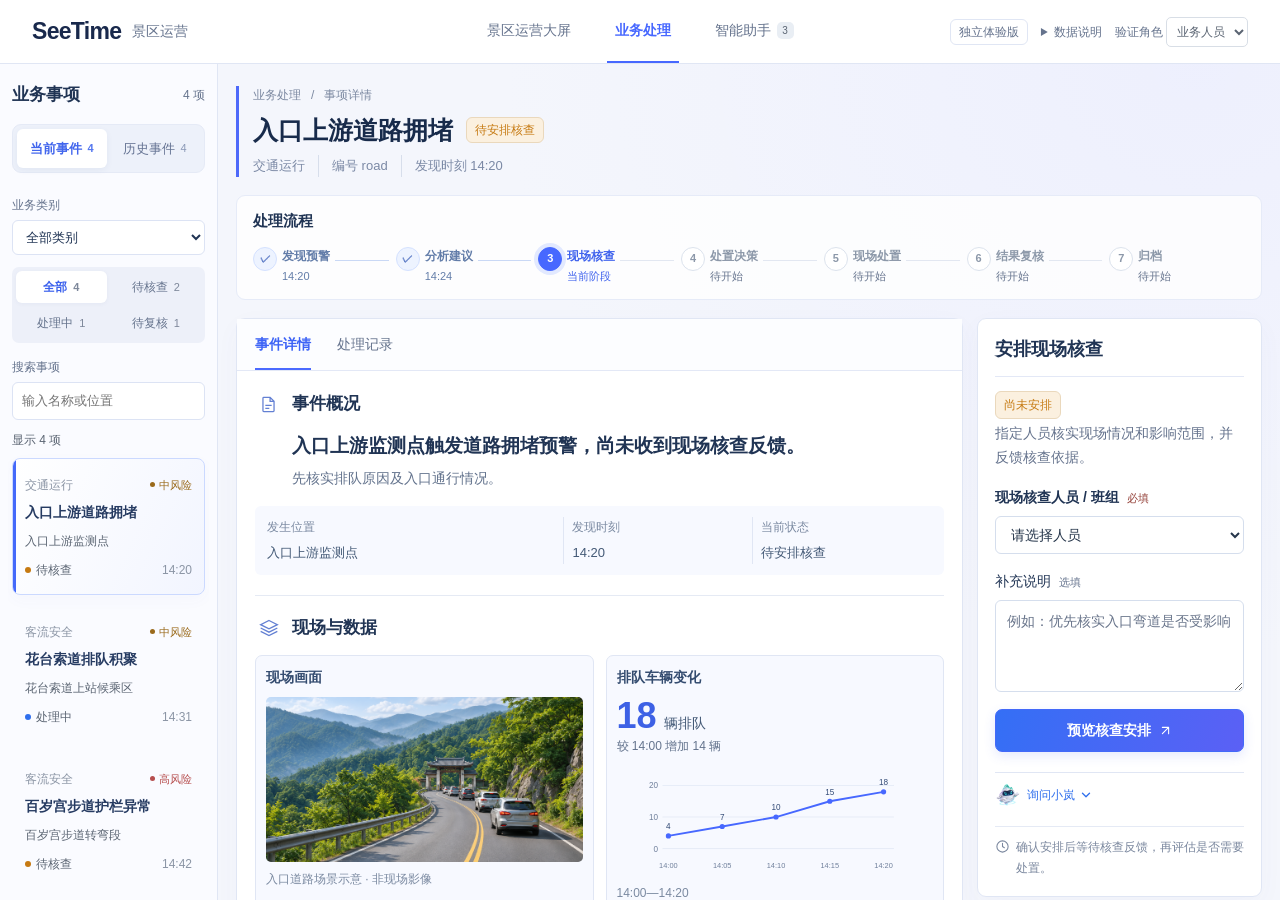
==== commit ccb3b7b6: "Align stage materials and assistant replies with current event state" ====
--- a/index.html
+++ b/index.html
@@ -3,9 +3,9 @@
 <head>
 <meta charset="UTF-8"><meta name="viewport" content="width=device-width, initial-scale=1">
 <title>SeeTime · 业务详情独立体验版</title>
-<link rel="stylesheet" href="styles.css?v=pages-6">
-<link rel="stylesheet" href="business-assist.css?v=2">
-<link rel="stylesheet" href="product.css"><link rel="stylesheet" href="stage-detail.css"><link rel="stylesheet" href="stage-preview.css"><link rel="stylesheet" href="business-v8.css"><link rel="icon" href="assets/scenic-ip.png"></head>
+<link rel="stylesheet" href="styles.css?v=9f382ef443d7">
+<link rel="stylesheet" href="business-assist.css?v=55eda5de3360">
+<link rel="stylesheet" href="product.css?v=9de3985b9e19"><link rel="stylesheet" href="stage-detail.css?v=507a3a8d6ded"><link rel="stylesheet" href="stage-preview.css?v=9262f8cdd485"><link rel="stylesheet" href="business-v8.css?v=b198421259d1"><link rel="icon" href="assets/scenic-ip.png"></head>
 <body class="business-page">
 <svg class="symbol-library" xmlns="http://www.w3.org/2000/svg" aria-hidden="true"><defs>
 <symbol id="spark" viewBox="0 0 24 24"><path d="m12 3 2.3 6.7L21 12l-6.7 2.3L12 21l-2.3-6.7L3 12l6.7-2.3Z"/></symbol>
@@ -119,5 +119,5 @@
  </div>
 </main>
 <dialog id="preview-dialog" aria-labelledby="dialog-title"><div class="dialog-heading"><h2 id="dialog-title"></h2><button id="close-dialog" aria-label="关闭">×</button></div><div id="dialog-content"></div></dialog>
-<script src="browser-store.js"></script><script src="product-api.js"></script><script src="stage-materials.js"></script><script src="stage-detail.js"></script><script src="business.js"></script>
+<script src="browser-store.js?v=e39e642485bd"></script><script src="product-api.js?v=d8a8aa15ae4a"></script><script src="stage-materials.js?v=db75d26316f6"></script><script src="stage-detail.js?v=3459c6c69941"></script><script src="business.js?v=9e8cd01e1212"></script>
 </body></html>
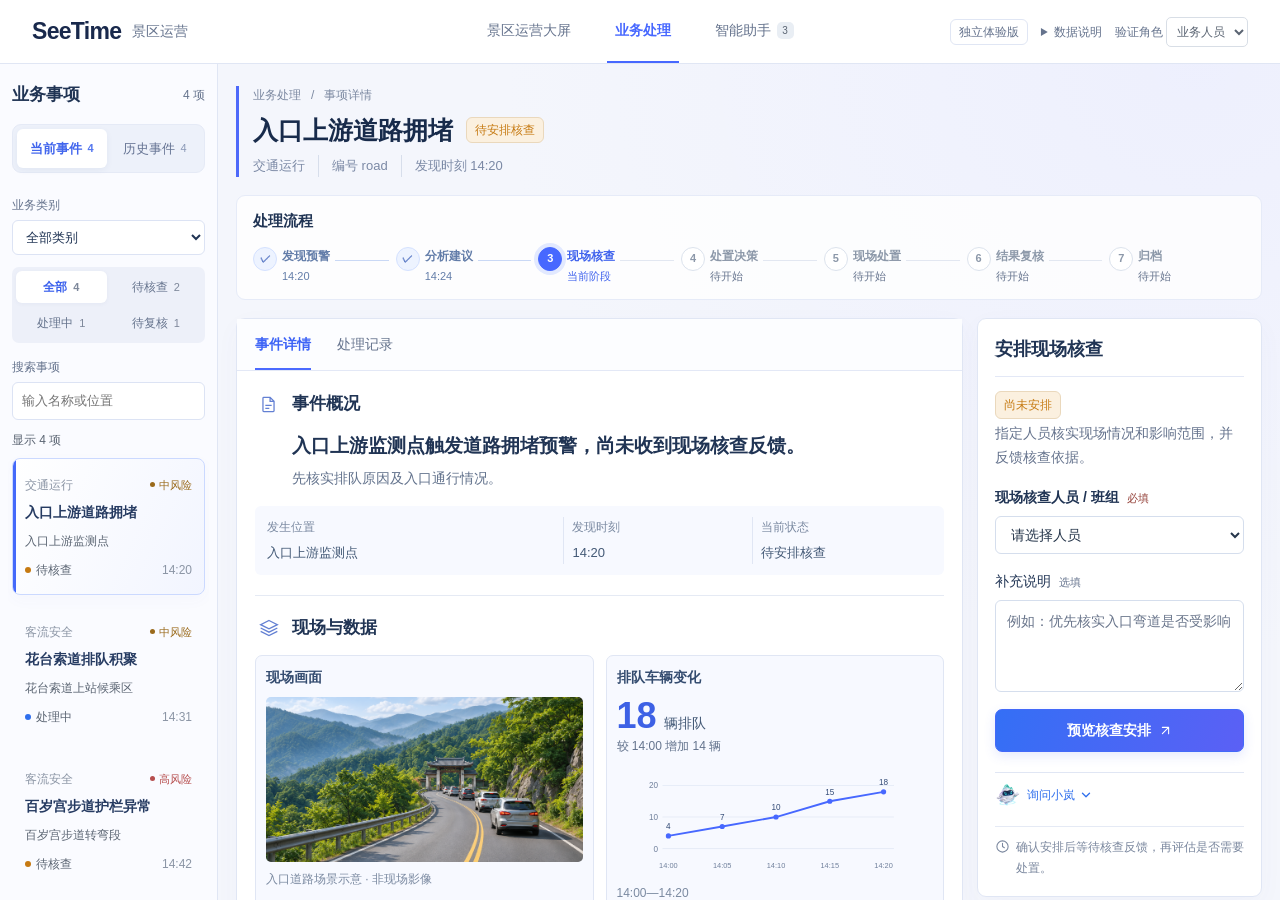
==== commit 154f81ae: "Align lifecycle branches, materials and assistant references" ====
--- a/index.html
+++ b/index.html
@@ -119,5 +119,5 @@
  </div>
 </main>
 <dialog id="preview-dialog" aria-labelledby="dialog-title"><div class="dialog-heading"><h2 id="dialog-title"></h2><button id="close-dialog" aria-label="关闭">×</button></div><div id="dialog-content"></div></dialog>
-<script src="browser-store.js?v=e39e642485bd"></script><script src="product-api.js?v=d8a8aa15ae4a"></script><script src="stage-materials.js?v=db75d26316f6"></script><script src="stage-detail.js?v=3459c6c69941"></script><script src="business.js?v=9e8cd01e1212"></script>
+<script src="browser-store.js?v=3d28302c5f39"></script><script src="product-api.js?v=d8a8aa15ae4a"></script><script src="stage-materials.js?v=db75d26316f6"></script><script src="stage-detail.js?v=06b7505124ed"></script><script src="business.js?v=1915a942b8d3"></script>
 </body></html>
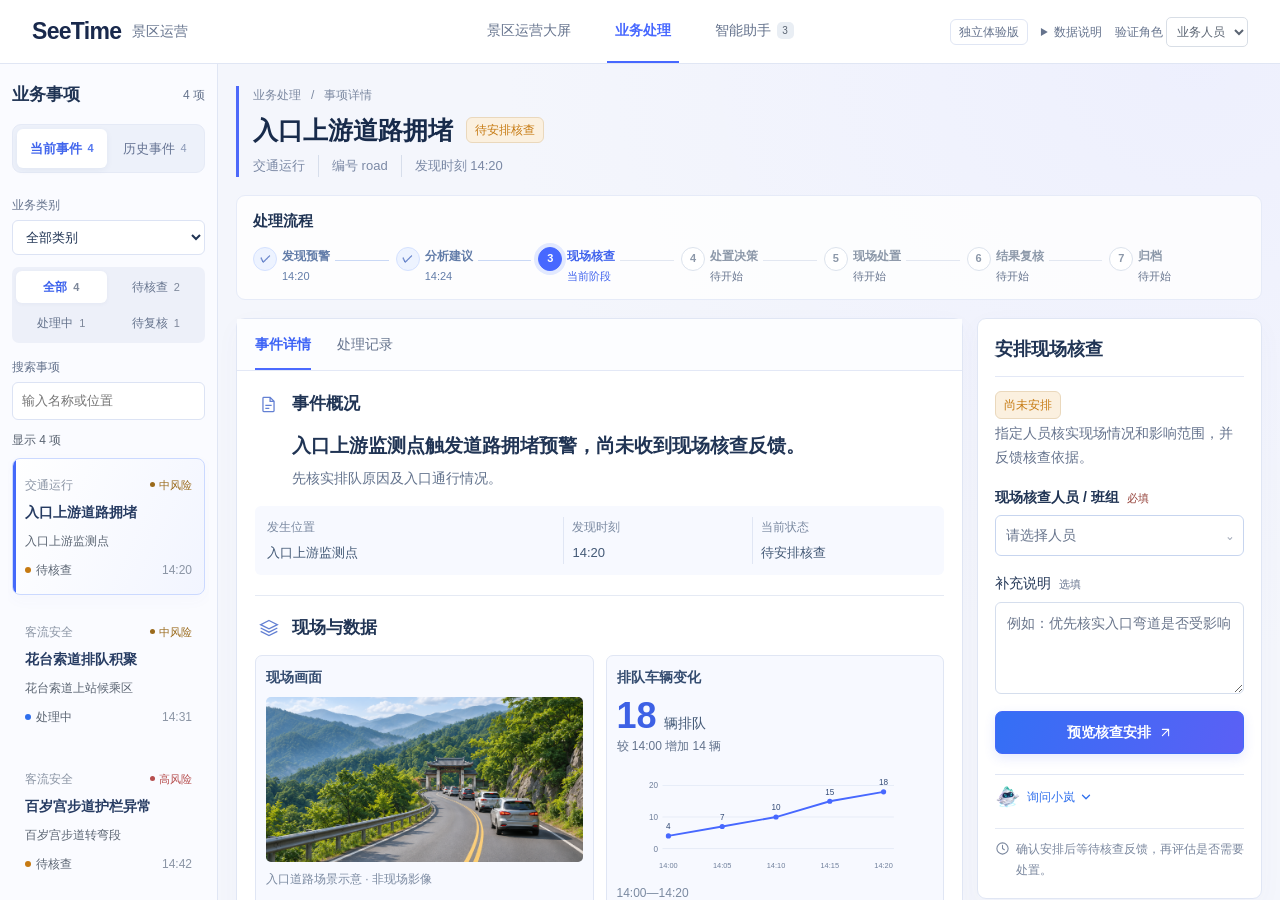
==== commit 7a02cfa2: "Polish scenic event workflow and dashboard labels" ====
--- a/index.html
+++ b/index.html
@@ -5,7 +5,7 @@
 <title>SeeTime · 业务详情独立体验版</title>
 <link rel="stylesheet" href="styles.css?v=9f382ef443d7">
 <link rel="stylesheet" href="business-assist.css?v=55eda5de3360">
-<link rel="stylesheet" href="product.css?v=9de3985b9e19"><link rel="stylesheet" href="stage-detail.css?v=507a3a8d6ded"><link rel="stylesheet" href="stage-preview.css?v=9262f8cdd485"><link rel="stylesheet" href="business-v8.css?v=b198421259d1"><link rel="icon" href="assets/scenic-ip.png"></head>
+<link rel="stylesheet" href="product.css?v=9de3985b9e19"><link rel="stylesheet" href="stage-detail.css?v=507a3a8d6ded"><link rel="stylesheet" href="stage-preview.css?v=9262f8cdd485"><link rel="stylesheet" href="business-v8.css?v=business-materials-2"><link rel="icon" href="assets/scenic-ip.png"></head>
 <body class="business-page">
 <svg class="symbol-library" xmlns="http://www.w3.org/2000/svg" aria-hidden="true"><defs>
 <symbol id="spark" viewBox="0 0 24 24"><path d="m12 3 2.3 6.7L21 12l-6.7 2.3L12 21l-2.3-6.7L3 12l6.7-2.3Z"/></symbol>
@@ -119,5 +119,5 @@
  </div>
 </main>
 <dialog id="preview-dialog" aria-labelledby="dialog-title"><div class="dialog-heading"><h2 id="dialog-title"></h2><button id="close-dialog" aria-label="关闭">×</button></div><div id="dialog-content"></div></dialog>
-<script src="browser-store.js?v=3d28302c5f39"></script><script src="product-api.js?v=d8a8aa15ae4a"></script><script src="stage-materials.js?v=db75d26316f6"></script><script src="stage-detail.js?v=06b7505124ed"></script><script src="business.js?v=1915a942b8d3"></script>
+<script src="browser-store.js?v=3d28302c5f39"></script><script src="product-api.js?v=d8a8aa15ae4a"></script><script src="stage-materials.js?v=db75d26316f6"></script><script src="stage-detail.js?v=business-materials-2"></script><script src="business.js?v=business-review-1"></script>
 </body></html>
--- a/business-v8.css
+++ b/business-v8.css
@@ -323,3 +323,24 @@
 
 .business-page .archive-result[data-result="neutral"]{background:#f3f5fa;border-color:#dfe5ef;color:#52627b}
 .business-page .archive-drawer .archive-result[data-result="neutral"]>h2{color:#42536e}
+
+.stage-evidence-group{margin-top:14px;padding:10px 0;border-top:1px solid #dce3ef}
+.stage-evidence-group>summary{cursor:pointer;font-weight:600;color:#344d7b}
+.assignee-picker{position:relative}
+.business-page .assignee-picker .assignee-trigger{display:flex;justify-content:space-between;align-items:center;width:100%;margin-top:5px;padding:8px 10px;border:1px solid #c7d5ef;border-radius:6px;background:#fff;color:#263857;text-align:left}
+.assignee-trigger::after{content:'⌄';margin-left:8px}
+.business-page .assignee-picker .assignee-trigger[data-placeholder=true]{color:#68758d}
+.assignee-options:not([hidden]){position:absolute;top:calc(100% + 4px);left:0;right:0;z-index:15;display:grid;max-height:180px;overflow:auto;padding:4px;border:1px solid #c7d5ef;border-radius:6px;background:#fff;box-shadow:0 8px 22px #20355624}
+.business-page .assignee-picker .assignee-options button{width:100%;padding:8px;text-align:left;border:0;border-radius:4px;background:#fff;color:#263857}
+.business-page .assignee-picker .assignee-options button:is(:hover,:focus-visible,[aria-pressed=true]){background:#edf1ff}
+
+.business-page .stage-material-rows{margin:16px 0 0;border-top:1px solid #dce3ef;padding-top:12px}
+.business-page .stage-material-rows .stage-material-disclosure{margin:0;border-bottom:1px solid #e9edf5}
+.business-page .stage-material-rows .stage-material-disclosure:last-child{border-bottom:0}
+.business-page .stage-material-rows .stage-material-disclosure>button{width:100%;max-width:none;min-height:50px;padding:8px 12px;border:0;border-radius:6px;background:transparent;text-align:left}
+.business-page .stage-material-rows .stage-material-disclosure>button::after{content:none}
+.business-page .stage-material-rows .stage-material-disclosure>button:hover,.business-page .stage-material-rows .stage-material-disclosure>button[aria-expanded=true]{background:#f1f4fc}
+.business-page .stage-material-rows .stage-material-card-body small{white-space:normal}
+.business-page .stage-material-rows .stage-material-open{color:#4059b3;font-size:12px}
+.business-page .stage-material-rows .stage-material-inline{margin:0 12px 10px;padding:10px 0;border:0;background:transparent}
+.stage-review-overview{margin-top:18px;padding-top:14px;border-top:1px solid #dce3ef}
